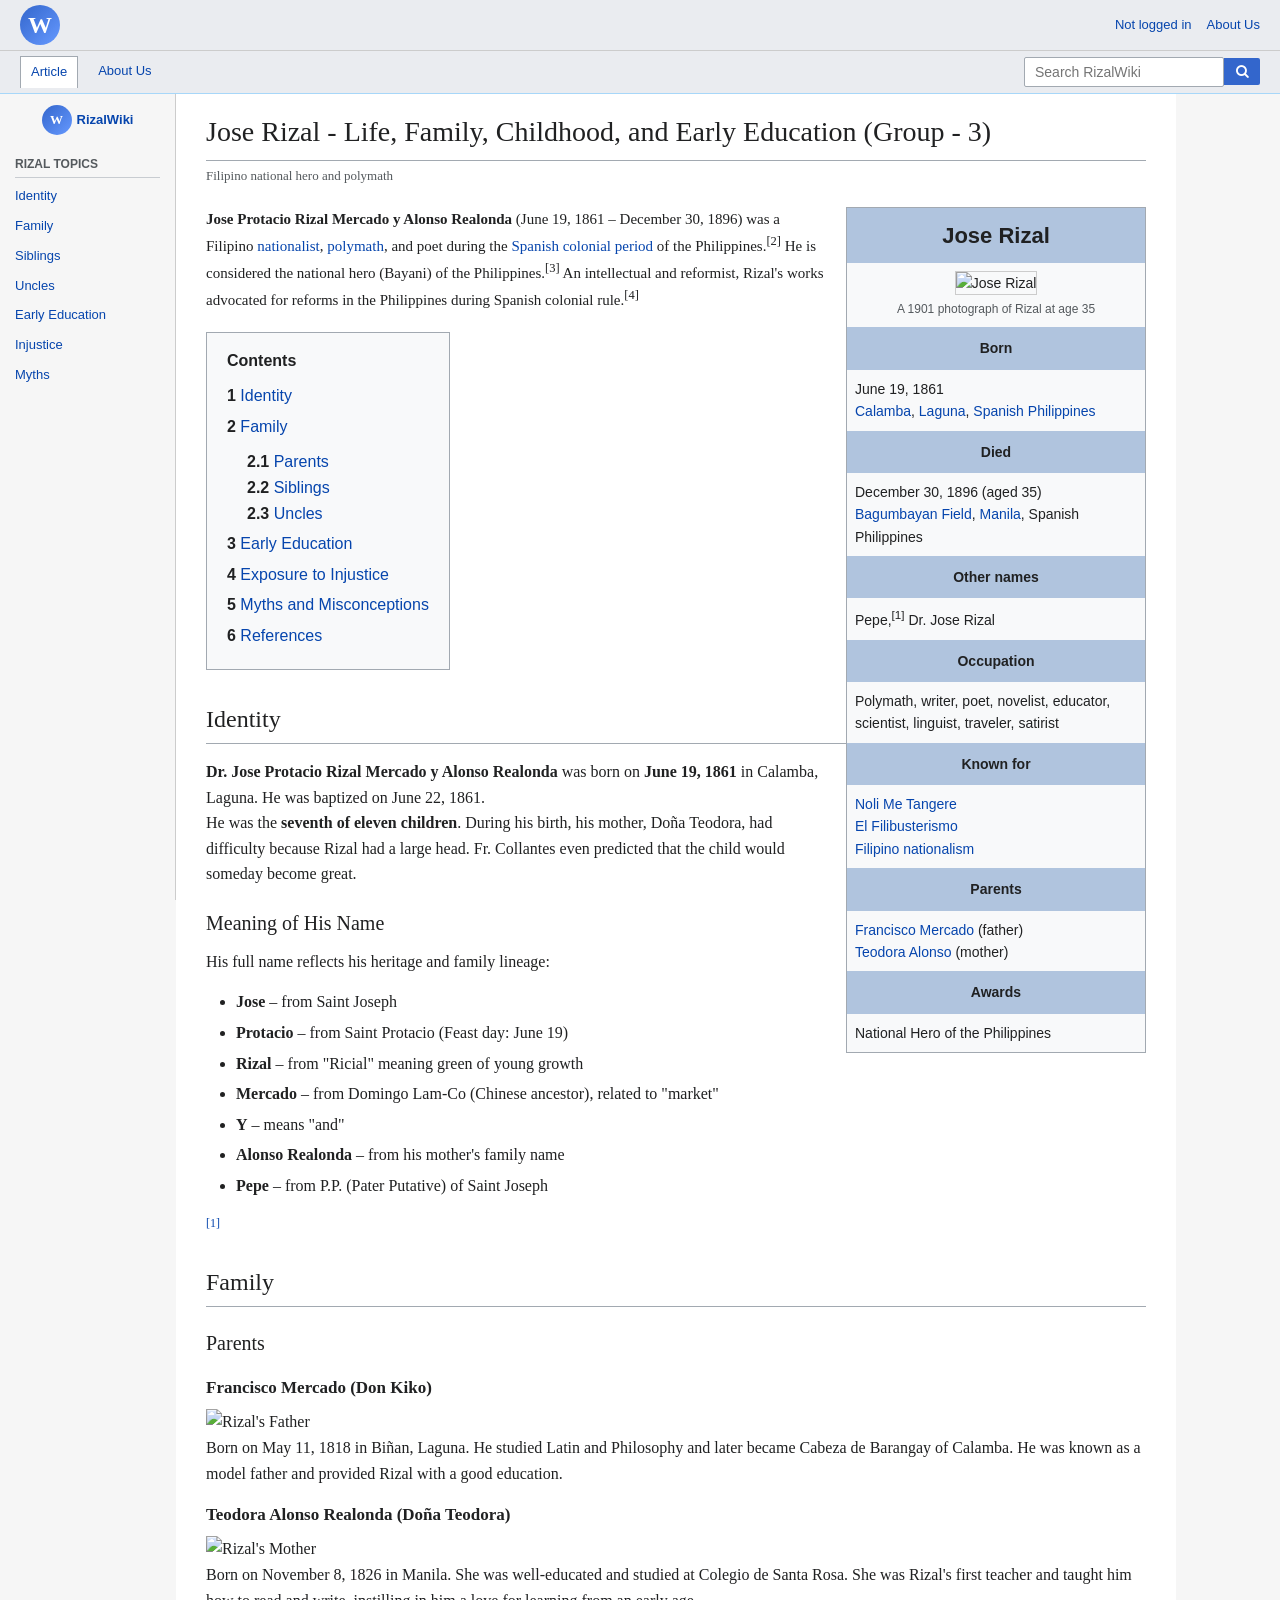
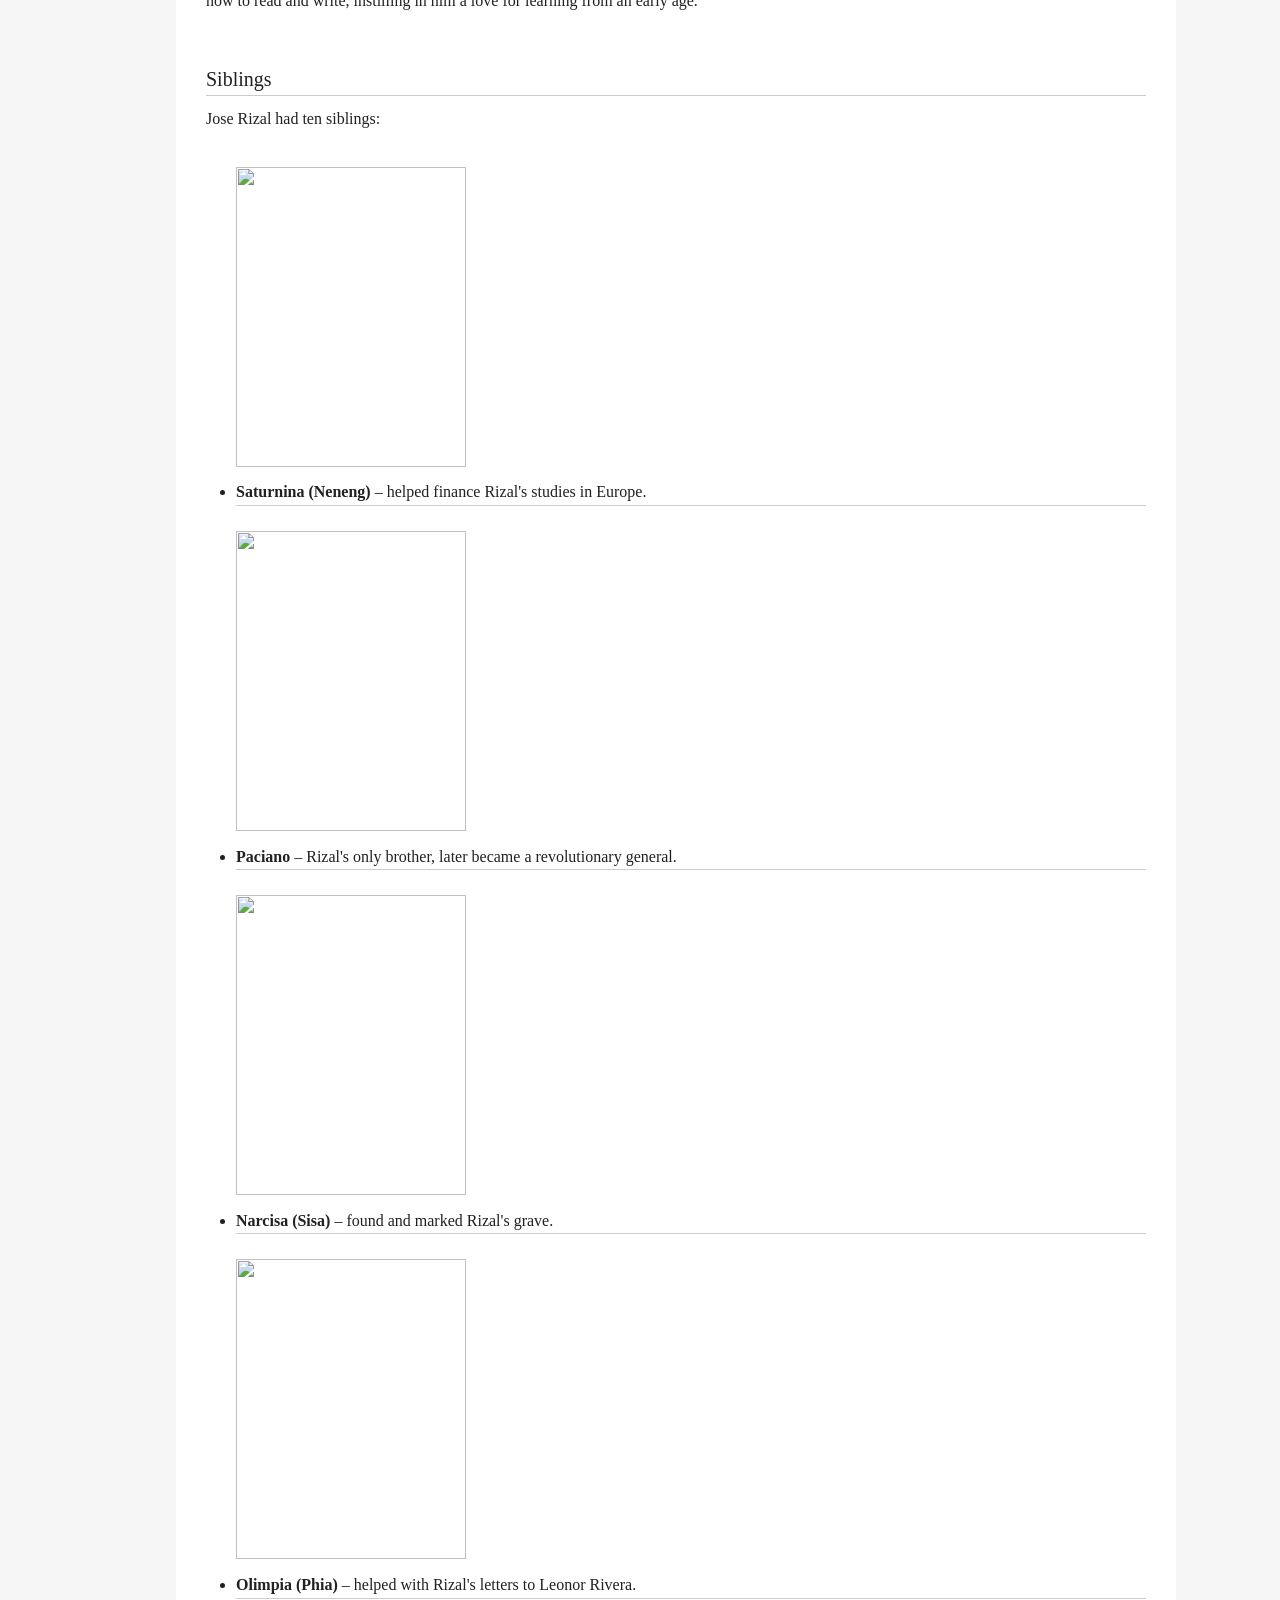
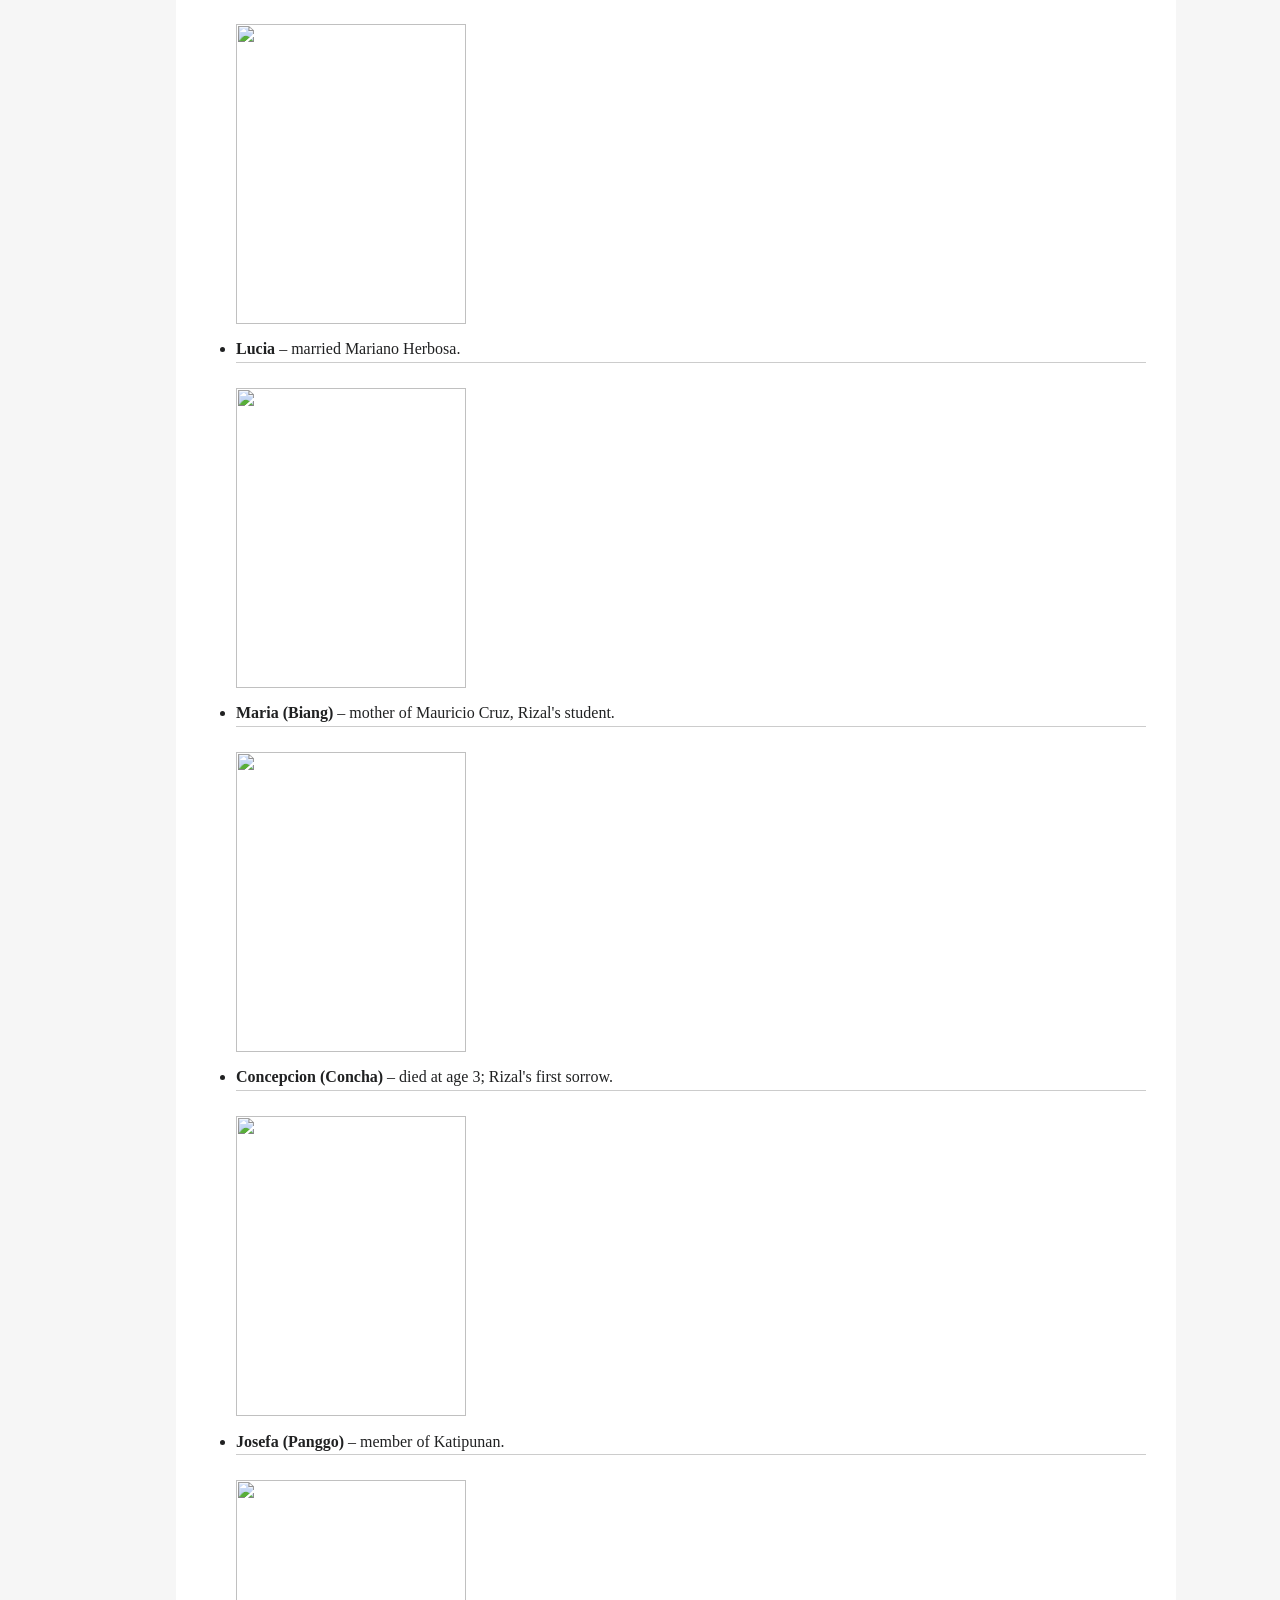
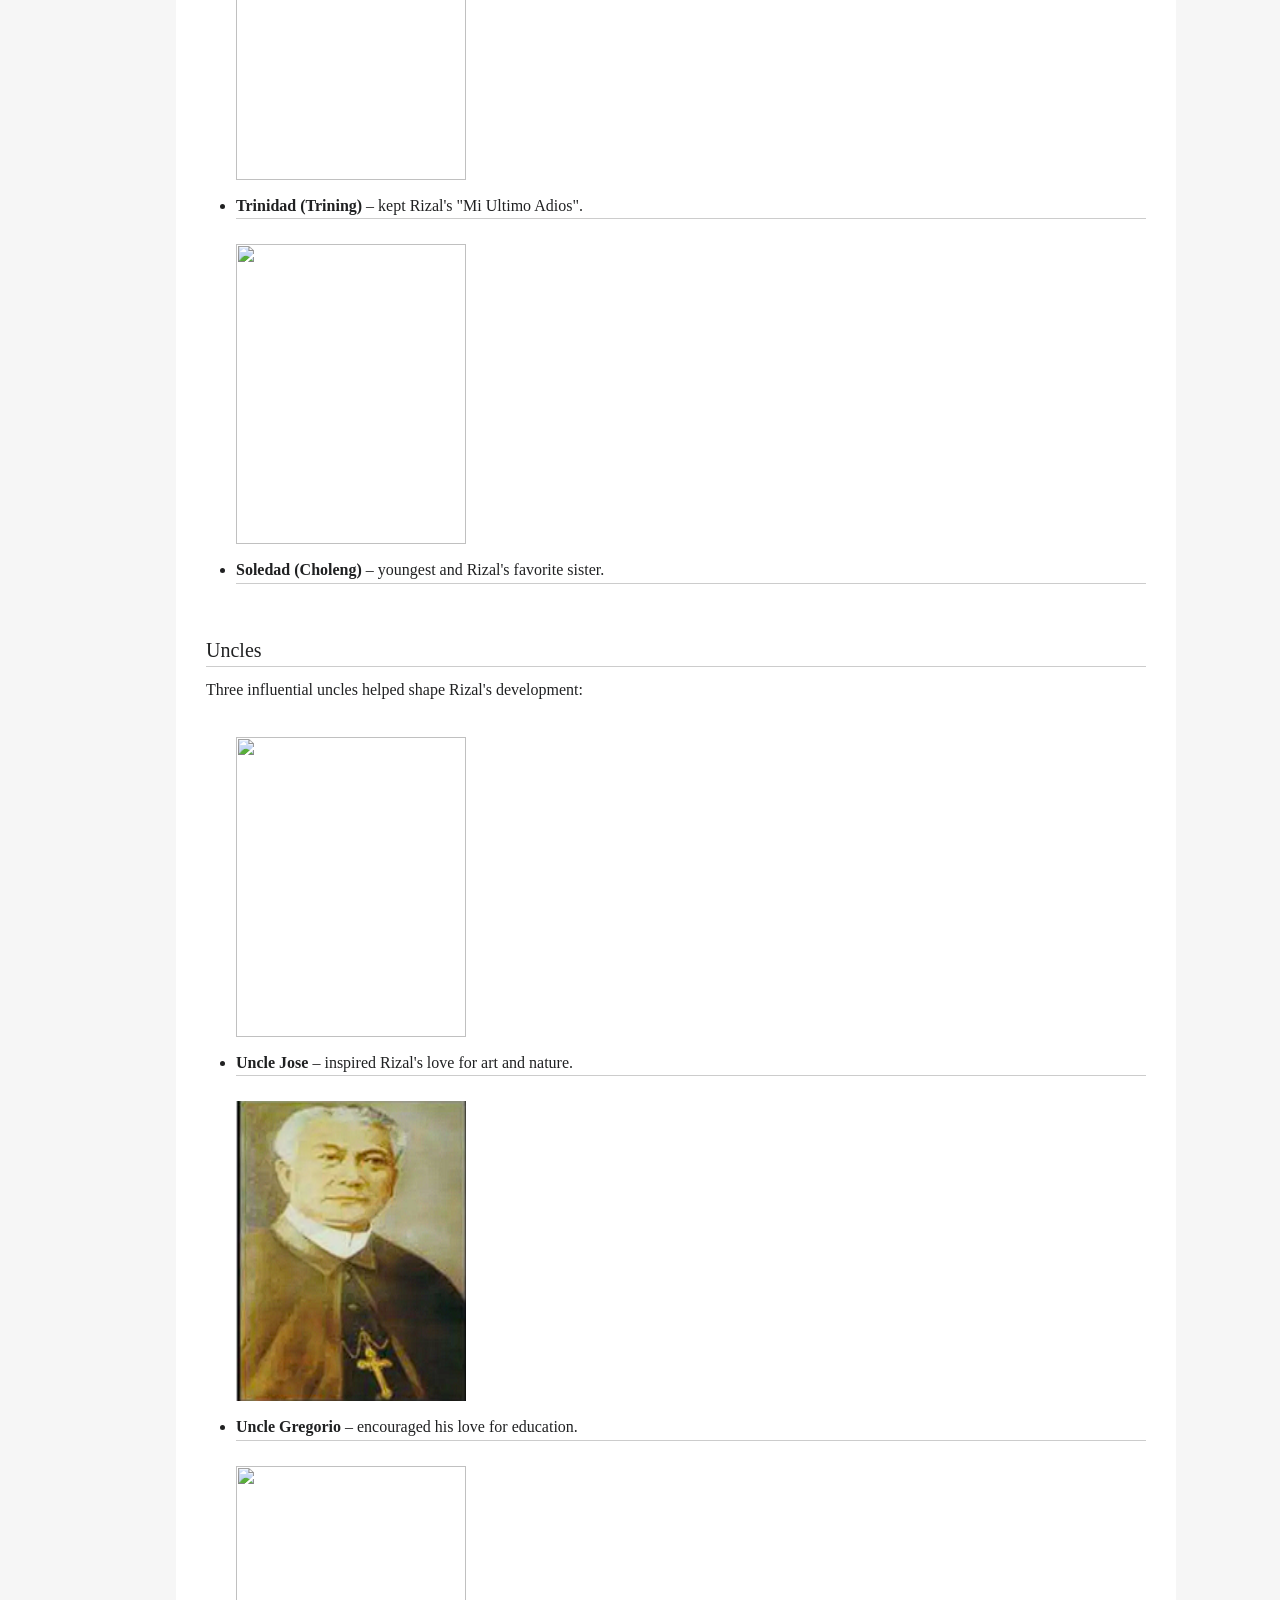
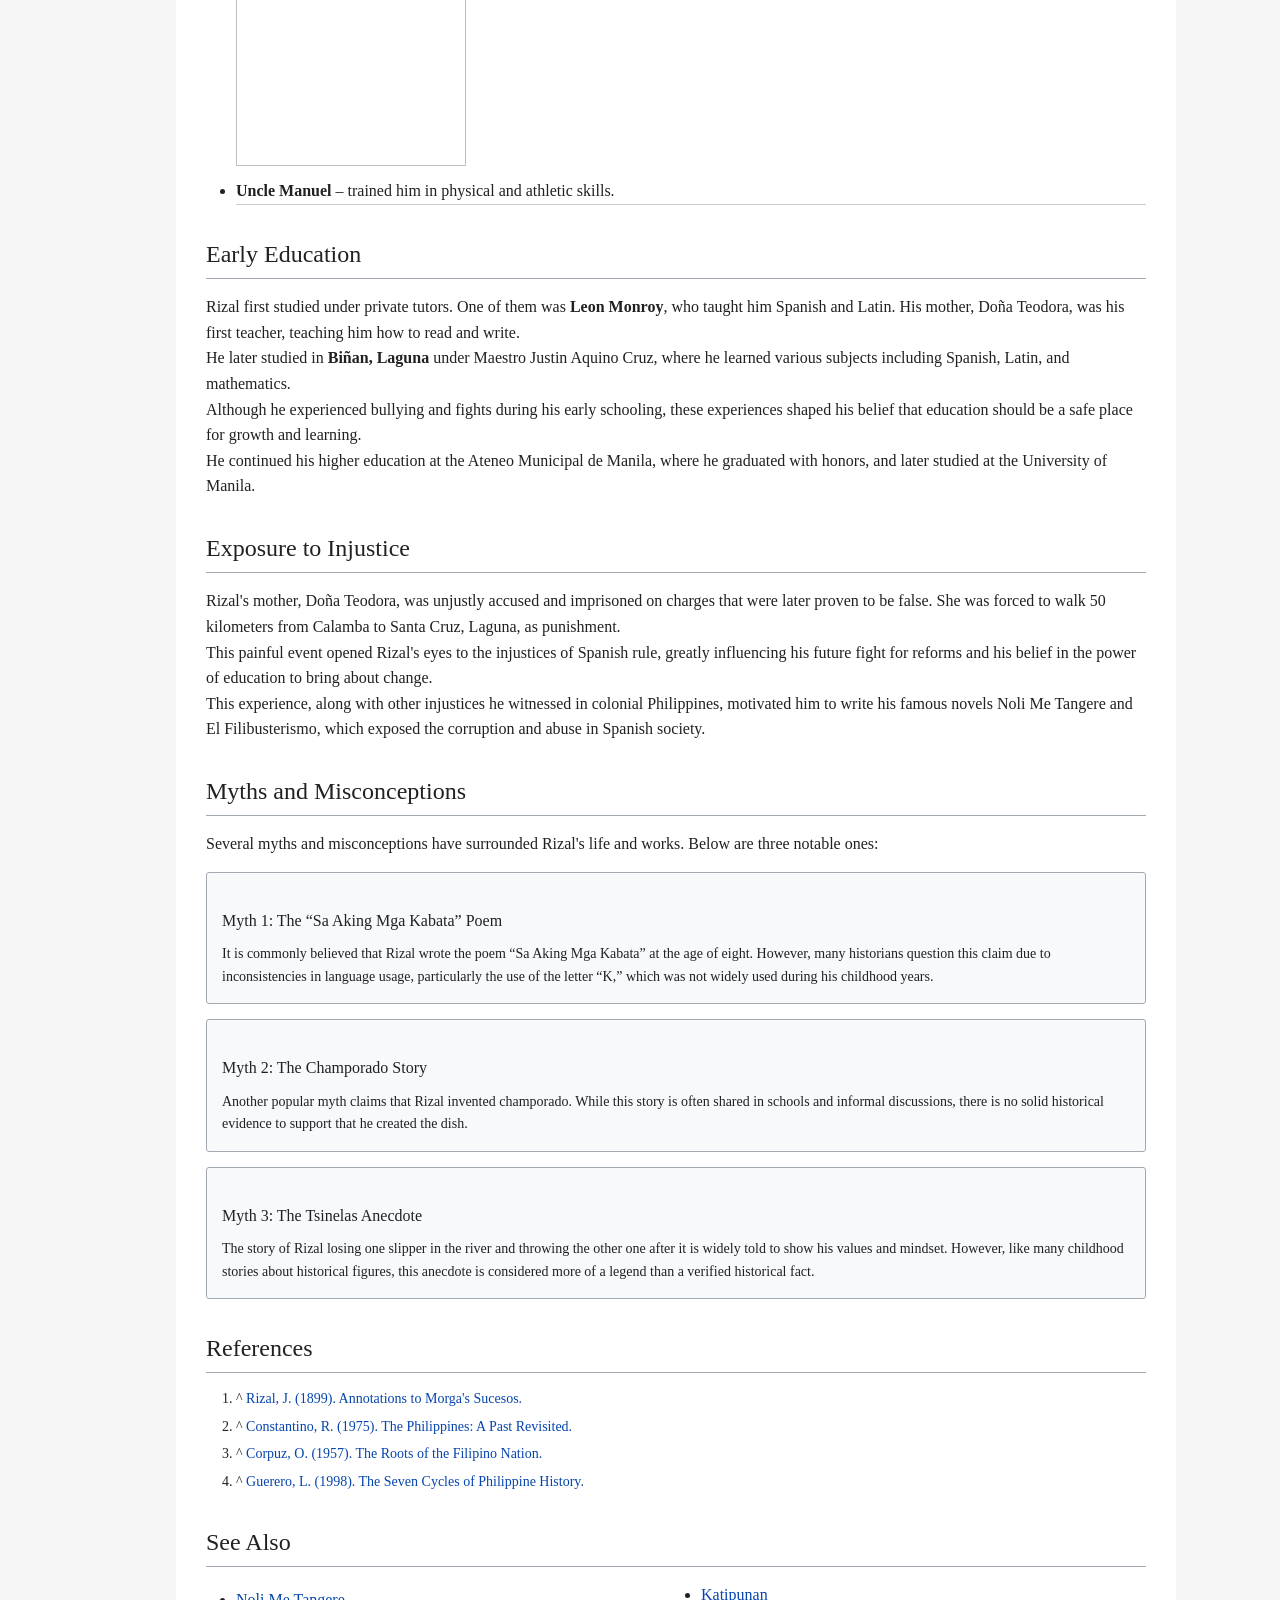
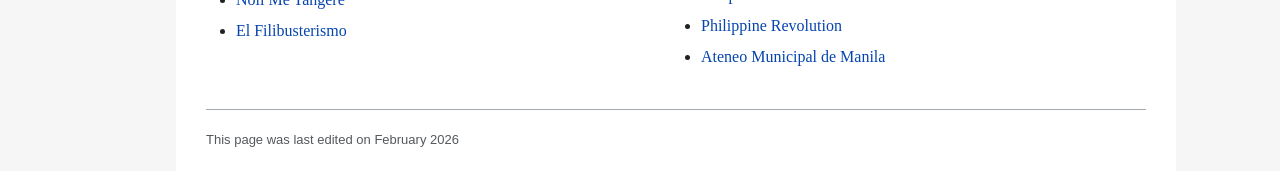
==== index.html @ 7c0e281d "index update renamed" ====
<!DOCTYPE html>
<html lang="en">
<head>
  <meta charset="UTF-8">
  <meta name="viewport" content="width=device-width, initial-scale=1.0">
  <link rel="stylesheet" href="main.css">
  <link rel="stylesheet" href="https://cdnjs.cloudflare.com/ajax/libs/font-awesome/4.7.0/css/font-awesome.min.css">
  <link rel="icon" type="image/x-icon" href="logo.png">
  <title>RizalWiki</title>
</head>
<body>
  <!-- Wikipedia Header -->
  <header class="wikipedia-header">
    <div class="header-top">
      <div class="wikipedia-logo">
        <span>W</span>
      </div>
      <div class="header-links">
        <a href="#">Not logged in</a>
        <a href="members.html" id="members-toggle">About Us</a>
      </div>
    </div>
    <div class="header-bottom">
      <div class="header-namespaces">
        <a href="#" class="active">Article</a>
        <a href="members.html">About Us</a>
      </div>
      <!-- <div class="header-actions">
        <a href="#">Read</a>
        <a href="#">Edit</a>
        <a href="#">View history</a>
      </div> -->
      <div class="search-container">
        <input type="text" placeholder="Search RizalWiki" id="searchInput">
        <button id="searchButton"><i class="fa fa-search"></i></button>
      </div>
    </div>
  </header>

  <!-- Sidebar Toggle Button (Mobile) -->
  <button class="sidebar-toggle" id="sidebarToggle">
    <i class="fa fa-bars"></i>
  </button>

  <!-- Main Container -->
  <div class="wikipedia-container">
    <!-- Left Sidebar -->
    <aside class="wikipedia-sidebar" id="sidebar">
      <div class="sidebar-logo">
        <a href="#">
          <span class="wiki-logo">W</span>
          <span class="wiki-text">RizalWiki</span>
        </a>
      </div>
      
      <nav class="sidebar-nav">
        <!-- <div class="nav-section">
          <h3>Main</h3>
          <ul>
            <li><a href="#">Main page</a></li>
            <li><a href="#">Contents</a></li>
            <li><a href="#">Current events</a></li>
            <li><a href="#">Random article</a></li>
            <li><a href="#">About Wikipedia</a></li>
            <li><a href="#">Contact us</a></li>
            <li><a href="#">Donate</a></li>
          </ul>
        </div> -->
        
        <!-- <div class="nav-section">
          <h3>Contribute</h3>
          <ul>
            <li><a href="#">Help</a></li>
            <li><a href="#">Learn to edit</a></li>
            <li><a href="#">Community portal</a></li>
            <li><a href="#">Recent changes</a></li>
            <li><a href="#">Upload file</a></li>
          </ul>
        </div> -->
        
        <div class="nav-section">
          <h3>Rizal Topics</h3>
          <ul>
            <li><a href="#identity">Identity</a></li>
            <li><a href="#family">Family</a></li>
            <li><a href="#siblings">Siblings</a></li>
            <li><a href="#uncles">Uncles</a></li>
            <li><a href="#education">Early Education</a></li>
            <li><a href="#injustice">Injustice</a></li>
            <li><a href="#myths">Myths</a></li>
          </ul>
        </div>
      </nav>
    </aside>

    <!-- Main Content -->
    <main class="wikipedia-content" id="wikipedia-content">
      <!-- Article Title -->
      <h1 class="article-title">Jose Rizal - Life, Family, Childhood, and Early Education (Group - 3)</h1>
      
      <div class="article-subtitle">Filipino national hero and polymath</div>

      <!-- Infobox -->
      <table class="infobox">
        <tr>
          <th colspan="2" class="infobox-header">Jose Rizal</th>
        </tr>
        <tr>
          <td colspan="2" class="infobox-image">
            <img src="https://upload.wikimedia.org/wikipedia/commons/c/c9/Jose_Rizal_full.jpg" alt="Jose Rizal">
            <div class="image-caption">A 1901 photograph of Rizal at age 35</div>
          </td>
        </tr>
        <tr>
          <th colspan="2" class="infobox-subheader">Born</th>
        </tr>
        <tr>
          <td colspan="2">
            June 19, 1861<br>
            <a href="https://en.wikipedia.org/wiki/Rizal_Shrine_(Calamba)" target="_blank">Calamba</a>, <a href="https://en.wikipedia.org/wiki/Rizal_Shrine_(Calamba)" target="_blank">Laguna</a>, <a href="https://en.wikipedia.org/wiki/History_of_the_Philippines_(1565%E2%80%931898)#Spanish_colonization" target="_blank">Spanish Philippines</a>
          </td>
        </tr>
        <tr>
          <th colspan="2" class="infobox-subheader">Died</th>
        </tr>
        <tr>
          <td colspan="2">
            December 30, 1896 (aged 35)<br>
            <a href="https://en.wikipedia.org/wiki/Rizal_Park" target="_blank">Bagumbayan Field</a>, <a href="https://en.wikipedia.org/wiki/Rizal_Park" target="_blank">Manila</a>, Spanish Philippines
          </td>
        </tr>
        <tr>
          <th colspan="2" class="infobox-subheader">Other names</th>
        </tr>
        <tr>
          <td colspan="2">Pepe,<sup>[1]</sup> Dr. Jose Rizal</td>
        </tr>
        <tr>
          <th colspan="2" class="infobox-subheader">Occupation</th>
        </tr>
        <tr>
          <td colspan="2">Polymath, writer, poet, novelist, educator, scientist, linguist, traveler, satirist</td>
        </tr>
        <tr>
          <th colspan="2" class="infobox-subheader">Known for</th>
        </tr>
        <tr>
          <td colspan="2">
            <a href="https://noli-me-tangere.fandom.com/wiki/Noli_Me_Tangere_Wiki" target="_blank">Noli Me Tangere</a><br>
            <a href="https://en.wikipedia.org/wiki/El_filibusterismo" target="_blank">El Filibusterismo</a><br>
            <a href="https://en.wikipedia.org/wiki/Filipino_nationalism" target="_blank">Filipino nationalism</a>
          </td>
        </tr>
        <tr>
          <th colspan="2" class="infobox-subheader">Parents</th>
        </tr>
        <tr>
          <td colspan="2">
            <a href="https://en.wikipedia.org/wiki/Francisco_Rizal_Mercado" target="_blank">Francisco Mercado</a> (father)<br>
            <a href="https://en.wikipedia.org/wiki/Teodora_Alonso_Realonda" target="_blank">Teodora Alonso</a> (mother)
          </td>
        </tr>
        <tr>
          <th colspan="2" class="infobox-subheader">Awards</th>
        </tr>
        <tr>
          <td colspan="2">National Hero of the Philippines</td>
        </tr>
      </table>

      <!-- Lead Paragraph -->
      <p class="lead">
        <strong>Jose Protacio Rizal Mercado y Alonso Realonda</strong> (June 19, 1861 – December 30, 1896) was a Filipino <a target="_blank" href="https://en.wikipedia.org/wiki/Nationalism">nationalist</a>, <a target="_blank" href="https://en.wikipedia.org/wiki/Polymath">polymath</a>, and poet during the <a target="_blank" href="https://en.wikipedia.org/wiki/History_of_the_Philippines_(1565%E2%80%931898)#Background">Spanish colonial period</a> of the Philippines.<sup>[2]</sup> He is considered the national hero (Bayani) of the Philippines.<sup>[3]</sup> An intellectual and reformist, Rizal's works advocated for reforms in the Philippines during Spanish colonial rule.<sup>[4]</sup>
      </p>

      <!-- Table of Contents -->
      <div class="toc">
        <h2>Contents</h2>
        <ul>
          <li><a href="#identity"><span class="toc-number">1</span> Identity</a></li>
          <li><a href="#family"><span class="toc-number">2</span> Family</a>
            <ul>
              <li><a href="#parents"><span class="toc-number">2.1</span> Parents</a></li>
              <li><a href="#siblings"><span class="toc-number">2.2</span> Siblings</a></li>
              <li><a href="#uncles"><span class="toc-number">2.3</span> Uncles</a></li>
            </ul>
          </li>
          <li><a href="#education"><span class="toc-number">3</span> Early Education</a></li>
          <li><a href="#injustice"><span class="toc-number">4</span> Exposure to Injustice</a></li>
          <li><a href="#myths"><span class="toc-number">5</span> Myths and Misconceptions</a></li>
          <li><a href="#references"><span class="toc-number">6</span> References</a></li>
        </ul>
      </div>

      <!-- Identity Section -->
      <section id="identity">
        <h2>Identity</h2>
        
        <p>
          <strong>Dr. Jose Protacio Rizal Mercado y Alonso Realonda</strong> 
          was born on <strong>June 19, 1861</strong> in Calamba, Laguna. 
          He was baptized on June 22, 1861.
        </p>
        
        <p>
          He was the <strong>seventh of eleven children</strong>. During his birth, 
          his mother, Doña Teodora, had difficulty because Rizal had a large head. 
          Fr. Collantes even predicted that the child would someday become great.
        </p>
        
        <h3>Meaning of His Name</h3>
        <p>His full name reflects his heritage and family lineage:</p>
        <ul class="name-meaning">
          <li><strong>Jose</strong> – from Saint Joseph</li>
          <li><strong>Protacio</strong> – from Saint Protacio (Feast day: June 19)</li>
          <li><strong>Rizal</strong> – from "Ricial" meaning green of young growth</li>
          <li><strong>Mercado</strong> – from Domingo Lam-Co (Chinese ancestor), related to "market"</li>
          <li><strong>Y</strong> – means "and"</li>
          <li><strong>Alonso Realonda</strong> – from his mother's family name</li>
          <li><strong>Pepe</strong> – from P.P. (Pater Putative) of Saint Joseph</li>
        </ul>
        
        <div class="citation">[1]</div>
      </section>

      <!-- Family Section -->
      <section id="family">
        <h2>Family</h2>
        
        <section id="parents">
          <h3>Parents</h3>
          
          <h4>Francisco Mercado (Don Kiko)</h4>
          <img src="https://upload.wikimedia.org/wikipedia/commons/thumb/4/4e/Francisco_r_mercado.jpg/250px-Francisco_r_mercado.jpg" alt="Rizal's Father">
          <p>
            Born on May 11, 1818 in Biñan, Laguna. 
            He studied Latin and Philosophy and later became 
            Cabeza de Barangay of Calamba. 
            He was known as a model father and provided Rizal with a good education.
          </p>
        
          
          <h4>Teodora Alonso Realonda (Doña Teodora)</h4>
          <img src="https://upload.wikimedia.org/wikipedia/commons/thumb/2/23/Theodora_alonzo_quintos.jpg/250px-Theodora_alonzo_quintos.jpg" alt="Rizal's Mother">
          <p>
            Born on November 8, 1826 in Manila. 
            She was well-educated and studied at Colegio de Santa Rosa.
            She was Rizal's first teacher and taught him how to read and write,
            instilling in him a love for learning from an early age.
          </p>
        </section>
        

        <style>
          #siblings {
            margin-top: 50px;
          }
          #siblings h3 {
              border-bottom: 1px solid #ccc;
            }
          .siblings-list li{
            border-bottom: 1px solid #ccc;
           
            }
          .siblings-list img {
              height: 300px;
              width: 230px;
              margin-top: 20px;
            }
        </style>

        <section id="siblings">
          <h3>Siblings</h3>
          <p>Jose Rizal had ten siblings:</p>
          
          

          <ul class="siblings-list">
            <img src="https://upload.wikimedia.org/wikipedia/commons/7/78/Saturnina_mercado.jpg" alt="">
            <li><strong>Saturnina (Neneng)</strong> – helped finance Rizal's studies in Europe.</li>

            <img src="https://fmapulse.com/wp-content/uploads/2009/11/FilipinoWrestling.jpg" alt="">
            <li><strong>Paciano</strong> – Rizal's only brother, later became a revolutionary general.</li>

            <img src="https://tse1.mm.bing.net/th/id/OIP.VrfNFhoPezAfjXI-No0IdgAAAA?cb=defcachec2&w=216&h=288&rs=1&pid=ImgDetMain&o=7&rm=3" alt="">
            <li><strong>Narcisa (Sisa)</strong> – found and marked Rizal's grave.</li>

            <img src="https://th.bing.com/th/id/R.ad7e1e1cfe88a3abf8514a5bbbc0c3ab?rik=18uMSJEFbRcaJg&riu=http%3a%2f%2fwww.knightsofrizal.be%2fimages%2ffamily%2f04-olimpia.jpg&ehk=DMfbzmQdyMv0Co3NMe76PYqWhi1FcEHlAIJnjAA7IvA%3d&risl=&pid=ImgRaw&r=0" alt="">
            <li><strong>Olimpia (Phia)</strong> – helped with Rizal's letters to Leonor Rivera.</li>

            <img src="https://philippinefolklifemuseum.org/wp-content/uploads/Rizal-Family-02-Sister-Lucia-150x150.jpg" alt="">
            <li><strong>Lucia</strong> – married Mariano Herbosa.</li>

            <img src="https://ourhappyschool.com/sites/default/files/maria.jpg" alt="">
            <li><strong>Maria (Biang)</strong> – mother of Mauricio Cruz, Rizal's student.</li>

            <img src="https://i.pinimg.com/236x/d5/5d/71/d55d713c8004b203d144c73e735e48ac--fun-facts-philippines.jpg?nii=t" alt="">
            <li><strong>Concepcion (Concha)</strong> – died at age 3; Rizal's first sorrow.</li>

            <img src="https://ourhappyschool.com/sites/default/files/josefa.jpg" alt="">
            <li><strong>Josefa (Panggo)</strong> – member of Katipunan.</li>

            <img src="https://upload.wikimedia.org/wikipedia/commons/9/9d/Do%C3%B1a_Trinidad_Rizal-_Jose_Rizal_sister.jpeg" alt="">
            <li><strong>Trinidad (Trining)</strong> – kept Rizal's "Mi Ultimo Adios".</li>

            <img src="https://th.bing.com/th/id/R.83057053d25c67da14332aa79cd789b1?rik=dZPeH6lKlYbpgg&riu=http%3a%2f%2f12935964.weebly.com%2fuploads%2f3%2f0%2f8%2f4%2f30846933%2f709699124.JPG&ehk=ELYMpv4XnIJvVfcF0x6ilojdzFfkZByOEKYBgatP7XE%3d&risl=&pid=ImgRaw&r=0" alt="">
            <li><strong>Soledad (Choleng)</strong> – youngest and Rizal's favorite sister.</li>

          </ul>
        </section>
        

        <style>
             #uncles {
            margin-top: 50px;
             }
          #uncles h3 {
            border-bottom: 1px solid #ccc;
          }
          .uncles-list li {
            border-bottom: 1px solid #ccc;
          }
          
          .uncles-list img {
            height: 300px;
            width: 230px;
            margin-top: 20px;
          }
        </style>
        <section id="uncles">
          <h3>Uncles</h3>
          <p>Three influential uncles helped shape Rizal's development:</p>
          
          <ul class="uncles-list">
            <img src="https://www.gutenberg.org/files/48438/48438-h/images/p038.jpg" alt="">
            <li><strong>Uncle Jose</strong> – inspired Rizal's love for art and nature.</li>

            <img src="gregorio.png" alt="">
            <li><strong>Uncle Gregorio</strong> – encouraged his love for education.</li>

            <img src="https://th.bing.com/th/id/OIP.7S_cdjpuL8D6SvzOUveExAHaHa?o=7&cb=defcachec2rm=3&rs=1&pid=ImgDetMain&o=7&rm=3" alt="">
            <li><strong>Uncle Manuel</strong> – trained him in physical and athletic skills.</li>
          </ul>
        </section>
      </section>

      <!-- Education Section -->
      <section id="education">
        <h2>Early Education</h2>
        
        <p>
          Rizal first studied under private tutors. One of them was 
          <strong>Leon Monroy</strong>, who taught him Spanish and Latin.
          His mother, Doña Teodora, was his first teacher, teaching him how to read and write.
        </p>
        
        <p>
          He later studied in <strong>Biñan, Laguna</strong> under 
          Maestro Justin Aquino Cruz, where he learned various subjects including
          Spanish, Latin, and mathematics.
        </p>
        
        <p>
          Although he experienced bullying and fights during his early schooling,
          these experiences shaped his belief that education should be 
          a safe place for growth and learning.
        </p>
        
        <p>
          He continued his higher education at the Ateneo Municipal de Manila,
          where he graduated with honors, and later studied at the University of Manila.
        </p>
      </section>

      <!-- Injustice Section -->
      <section id="injustice">
        <h2>Exposure to Injustice</h2>
        
        <p>
          Rizal's mother, Doña Teodora, was unjustly accused and imprisoned
          on charges that were later proven to be false. She was forced to walk
          50 kilometers from Calamba to Santa Cruz, Laguna, as punishment.
        </p>
        
        <p>
          This painful event opened Rizal's eyes to the injustices of Spanish rule,
          greatly influencing his future fight for reforms and his belief in
          the power of education to bring about change.
        </p>
        
        <p>
          This experience, along with other injustices he witnessed in colonial
          Philippines, motivated him to write his famous novels Noli Me Tangere
          and El Filibusterismo, which exposed the corruption and abuse in Spanish society.
        </p>
      </section>

      <!-- Myths Section -->
      <section id="myths">
        <h2>Myths and Misconceptions</h2>
        
        <p>
          Several myths and misconceptions have surrounded Rizal's life and works.
          Below are three notable ones:
        </p>

        <div class="myth-card">
          <h3>Myth 1: The “Sa Aking Mga Kabata” Poem</h3>
          <p>
            It is commonly believed that Rizal wrote the poem “Sa Aking Mga Kabata” at the age of eight. 
            However, many historians question this claim due to inconsistencies in language usage, 
            particularly the use of the letter “K,” which was not widely used during his childhood years.
          </p>
        </div>

        <div class="myth-card">
          <h3>Myth 2: The Champorado Story</h3>
          <p>
            Another popular myth claims that Rizal invented champorado. 
            While this story is often shared in schools and informal discussions, 
            there is no solid historical evidence to support that he created the dish.
          </p>
        </div>

        <div class="myth-card">
          <h3>Myth 3: The Tsinelas Anecdote</h3>
          <p>
            The story of Rizal losing one slipper in the river and throwing the 
            other one after it is widely told to show his values and mindset. 
            However, like many childhood stories about historical figures, 
            this anecdote is considered more of a legend than a verified historical fact.
          </p>
        </div>
      </section>

      <!-- References Section -->
      <section id="references">
        <h2>References</h2>
        <ol class="references">
          <li>^ <a href="https://sirmykel.wordpress.com/wp-content/uploads/2016/07/jose-rizal-annotations-to-morgas-sucesos.pdf" target="_blank">Rizal, J. (1899). Annotations to Morga's Sucesos.</a></li>
          <li>^ <a href="https://1library.net/document/q7kpp2kz-the-philippines-a-past-revisited-by-renato-constantino.html" target="_blank">Constantino, R. (1975). The Philippines: A Past Revisited.</a></li>
          <li>^ <a href="https://books.google.com.ph/books/about/The_Roots_of_the_Filipino_Nation.html?id=H7YuAQAAIAAJ&redir_esc=y" target="_blank">Corpuz, O. (1957). The Roots of the Filipino Nation.</a></li>
          <li> ^ <a href="https://www.scribd.com/document/275199860/Guerrero-Philippine-Society-and-Revolution" target="_blank">Guerero, L. (1998). The Seven Cycles of Philippine History.</a></li>
        </ol>
      </section>

      <!-- See Also Section -->
      <section id="see-also">
        <h2>See Also</h2>
        <ul class="see-also">
          <li><a href="https://noli-me-tangere.fandom.com/wiki/Noli_Me_Tangere_Wiki" target="_blank">Noli Me Tangere</a></li>
          <li><a href="https://en.wikipedia.org/wiki/El_filibusterismo" target="_blank">El Filibusterismo</a></li>
          <li><a href="https://en.wikipedia.org/wiki/Katipunan" target="_blank">Katipunan</a></li>
          <li><a href="https://en.wikipedia.org/wiki/Philippine_Revolution" target="_blank">Philippine Revolution</a></li>
          <li><a href="https://en.wikipedia.org/wiki/Ateneo_de_Manila_University" target="_blank">Ateneo Municipal de Manila</a></li>
        </ul>
      </section>

      <!-- Footer -->
      <footer class="article-footer">
        <p>This page was last edited on February 2026</p>
      </footer>
    </main>
  </div>

  <script src="main.js"></script>
</body>
</html>
---- main.css ----
/* Wikipedia-Style CSS for Rizal Article */

/* CSS Reset and Base */
* {
  margin: 0;
  padding: 0;
  box-sizing: border-box;
}

html {
  font-size: 16px;
}

body {
  font-family: Georgia, "Times New Roman", Times, serif;
  background-color: #f6f6f6;
  color: #202122;
  line-height: 1.6;
}

/* Wikipedia Header Styles */
.wikipedia-header {
  position: fixed;
  top: 0;
  left: 0;
  right: 0;
  background-color: #eaecf0;
  border-bottom: 1px solid #a7d7f9;
  z-index: 1000;
  font-family: sans-serif;
}

.header-top {
  display: flex;
  justify-content: space-between;
  align-items: center;
  padding: 5px 20px;
  border-bottom: 1px solid #ccc;
}

.wikipedia-logo {
  width: 40px;
  height: 40px;
  background: linear-gradient(135deg, #3366cc, #6699ff);
  border-radius: 50%;
  display: flex;
  align-items: center;
  justify-content: center;
  color: white;
  font-weight: bold;
  font-size: 24px;
}

.wikipedia-logo span {
  font-family: serif;
}

.header-links {
  display: flex;
  gap: 15px;
  font-size: 13px;
}

.header-links a {
  color: #0645ad;
  text-decoration: none;
}

.header-links a:hover {
  text-decoration: underline;
}

.header-bottom {
  display: flex;
  justify-content: space-between;
  align-items: center;
  padding: 5px 20px;
}

.header-namespaces, .header-actions {
  display: flex;
  gap: 10px;
}

.header-namespaces a, .header-actions a {
  color: #0645ad;
  text-decoration: none;
  font-size: 13px;
  padding: 5px 10px;
}

.header-namespaces a.active {
  background-color: white;
  border: 1px solid #a2a9b1;
  border-bottom: none;
}

.search-container {
  display: flex;
  align-items: center;
}

.search-container input {
  padding: 6px 10px;
  border: 1px solid #a2a9b1;
  border-radius: 2px;
  width: 200px;
  font-size: 14px;
}

.search-container button {
  padding: 6px 12px;
  background-color: #36c;
  color: white;
  border: none;
  border-radius: 0 2px 2px 0;
  cursor: pointer;
}

/* Sidebar Toggle (Mobile) */
.sidebar-toggle {
  display: none;
  position: fixed;
  top: 10px;
  left: 10px;
  z-index: 1001;
  padding: 10px;
  background-color: #36c;
  color: white;
  border: none;
  border-radius: 3px;
  cursor: pointer;
}

/* Main Container */
.wikipedia-container {
  display: flex;
  margin-top: 90px;
  max-width: 100%;
}

/* Sidebar Styles */
.wikipedia-sidebar {
  width: 176px;
  background-color: #f6f6f6;
  padding: 15px;
  font-family: sans-serif;
  font-size: 13px;
  position: fixed;
  left: 0;
  top: 90px;
  bottom: 0;
  overflow-y: auto;
  border-right: 1px solid #ccc;
}

.sidebar-logo {
  text-align: center;
  margin-bottom: 20px;
}

.sidebar-logo a {
  text-decoration: none;
  display: flex;
  align-items: center;
  justify-content: center;
  gap: 5px;
}

.wiki-logo {
  width: 30px;
  height: 30px;
  background: linear-gradient(135deg, #3366cc, #6699ff);
  border-radius: 50%;
  display: flex;
  align-items: center;
  justify-content: center;
  color: white;
  font-weight: bold;
  font-family: serif;
}

.wiki-text {
  font-weight: bold;
  color: #0645ad;
}

.sidebar-nav h3 {
  font-size: 12px;
  font-weight: bold;
  color: #54595d;
  margin: 15px 0 5px 0;
  text-transform: uppercase;
  border-bottom: 1px solid #c8ccd1;
  padding-bottom: 3px;
}

.sidebar-nav ul {
  list-style: none;
}

.sidebar-nav ul li {
  margin: 3px 0;
}

.sidebar-nav ul li a {
  color: #0645ad;
  text-decoration: none;
  display: block;
  padding: 3px 0;
}

.sidebar-nav ul li a:hover {
  text-decoration: underline;
}

/* Main Content Area */
.wikipedia-content {
  margin-left: 176px;
  padding: 20px 30px;
  background-color: white;
  min-height: 100vh;
  max-width: 1000px;
  font-family: Georgia, "Times New Roman", Times, serif;
}

/* Article Title */
.article-title {
  font-family: Georgia, serif;
  font-size: 28px;
  font-weight: normal;
  border-bottom: 1px solid #a2a9b1;
  padding-bottom: 5px;
  margin-bottom: 5px;
 
}

.article-subtitle {
  font-size: 13px;
  color: #54595d;
  margin-bottom: 20px;
}

/* Infobox Styles */
.infobox {
  float: right;
  clear: right;
  width: 300px;
  margin: 0 0 15px 15px;
  background-color: #f8f9fa;
  border: 1px solid #a2a9b1;
  padding: 5px;
  font-size: 14px;
  font-family: sans-serif;
  border-collapse: collapse;
}

.infobox th {
  background-color: #b0c4de;
  padding: 10px;
  text-align: center;
  font-weight: bold;
}

.infobox-header {
  background-color: #b0c4de !important;
  font-size: 22px;
}

.infobox-subheader {
  background-color: #dce2e8;
}

.infobox td {
  padding: 8px;
  vertical-align: top;
}

.infobox-image {
  text-align: center;
  padding: 10px;
}

.infobox-image img {
  width: 220px;
  height: auto;
  border: 1px solid #ccc;
}

.image-caption {
  font-size: 12px;
  color: #54595d;
  margin-top: 5px;
}

/* Lead Paragraph */
.lead {
  font-size: 15px;
  margin-bottom: 20px;
}

/* Links */
a {
  color: #0645ad;
  text-decoration: none;
}

a:hover {
  text-decoration: underline;
}

a:visited {
  color: #0b0080;
}

/* Table of Contents */
.toc {
  background-color: #f8f9fa;
  border: 1px solid #a2a9b1;
  display: table;
  padding: 15px 20px;
  margin: 20px 0;
  font-family: sans-serif;
}

.toc h2 {
  font-weight: bold;
  font-size: 16px;
  display: inline;
  border-bottom: none;
}

.toc ul {
  list-style: none;
  margin-top: 10px;
}

.toc > ul > li {
  margin: 5px 0;
}

.toc ul ul {
  margin-left: 20px;
}

.toc-number {
  color: #202122;
  font-weight: bold;
}

/* Section Headers */
section h2 {
  font-family: Georgia, serif;
  font-size: 24px;
  font-weight: normal;
  border-bottom: 1px solid #a2a9b1;
  padding-bottom: 5px;
  margin-top: 30px;
  margin-bottom: 15px;
}

section h3 {
  font-family: Georgia, serif;
  font-size: 20px;
  font-weight: normal;
  margin-top: 20px;
  margin-bottom: 10px;
}

section h4 {
  font-family: Georgia, serif;
  font-size: 17px;
  font-weight: bold;
  margin-top: 15px;
  margin-bottom: 8px;
}

/* Content Lists */
section ul {
  margin-left: 30px;
  margin-bottom: 15px;
}

section ul li {
  margin: 5px 0;
}

.name-meaning, .siblings-list, .uncles-list {
  margin-top: 15px;
}

/* Myth Cards */
.myth-card {
  background-color: #f8f9fa;
  border: 1px solid #a2a9b1;
  padding: 15px;
  margin: 15px 0;
  border-radius: 3px;
}

.myth-card h3 {
  font-family: Georgia, serif;
  font-size: 16px;
  color: #202122;
  margin-bottom: 10px;
}

.myth-card p {
  font-size: 14px;
  line-height: 1.6;
}

/* Citations */
.citation {
  font-size: 12px;
  vertical-align: super;
  color: #0645ad;
}

/* References */
.references {
  margin-left: 30px;
  font-size: 14px;
}

.references li {
  margin: 5px 0;
}

/* See Also */
.see-also {
  margin-left: 30px;
  column-count: 2;
  column-gap: 20px;
}

.see-also li {
  margin: 5px 0;
}

/* Article Footer */
.article-footer {
  margin-top: 40px;
  padding-top: 20px;
  border-top: 1px solid #a2a9b1;
  font-size: 13px;
  color: #54595d;
  font-family: sans-serif;
}

/* Mobile Responsiveness */
@media screen and (max-width: 768px) {
  .header-top {
    flex-direction: column;
    gap: 10px;
  }
  
  .header-links {
    flex-wrap: wrap;
    justify-content: center;
  }
  
  .header-bottom {
    flex-wrap: wrap;
    gap: 10px;
  }
  
  .search-container input {
    width: 150px;
  }
  
  .sidebar-toggle {
    display: block;
  }
  
  .wikipedia-sidebar {
    left: -250px;
    width: 250px;
    transition: left 0.3s ease;
    z-index: 1002;
  }
  
  .wikipedia-sidebar.active {
    left: 0;
  }
  
  .wikipedia-content {
    margin-left: 0;
    padding: 15px;
  }
  
  .infobox {
    float: none;
    width: 100%;
    margin: 15px 0;
  }
  
  .infobox-image img {
    width: 100%;
    max-width: 220px;
  }
  
  .see-also {
    column-count: 1;
  }
  
  .toc {
    display: block;
  }
  .article-title {
    margin-top: 70px;
  }
}

/* Smooth Scroll */
html {
  scroll-behavior: smooth;
}

/* Active TOC Link */
.toc ul li a.active {
  background-color: #eaf3ff;
  color: #202122;
}
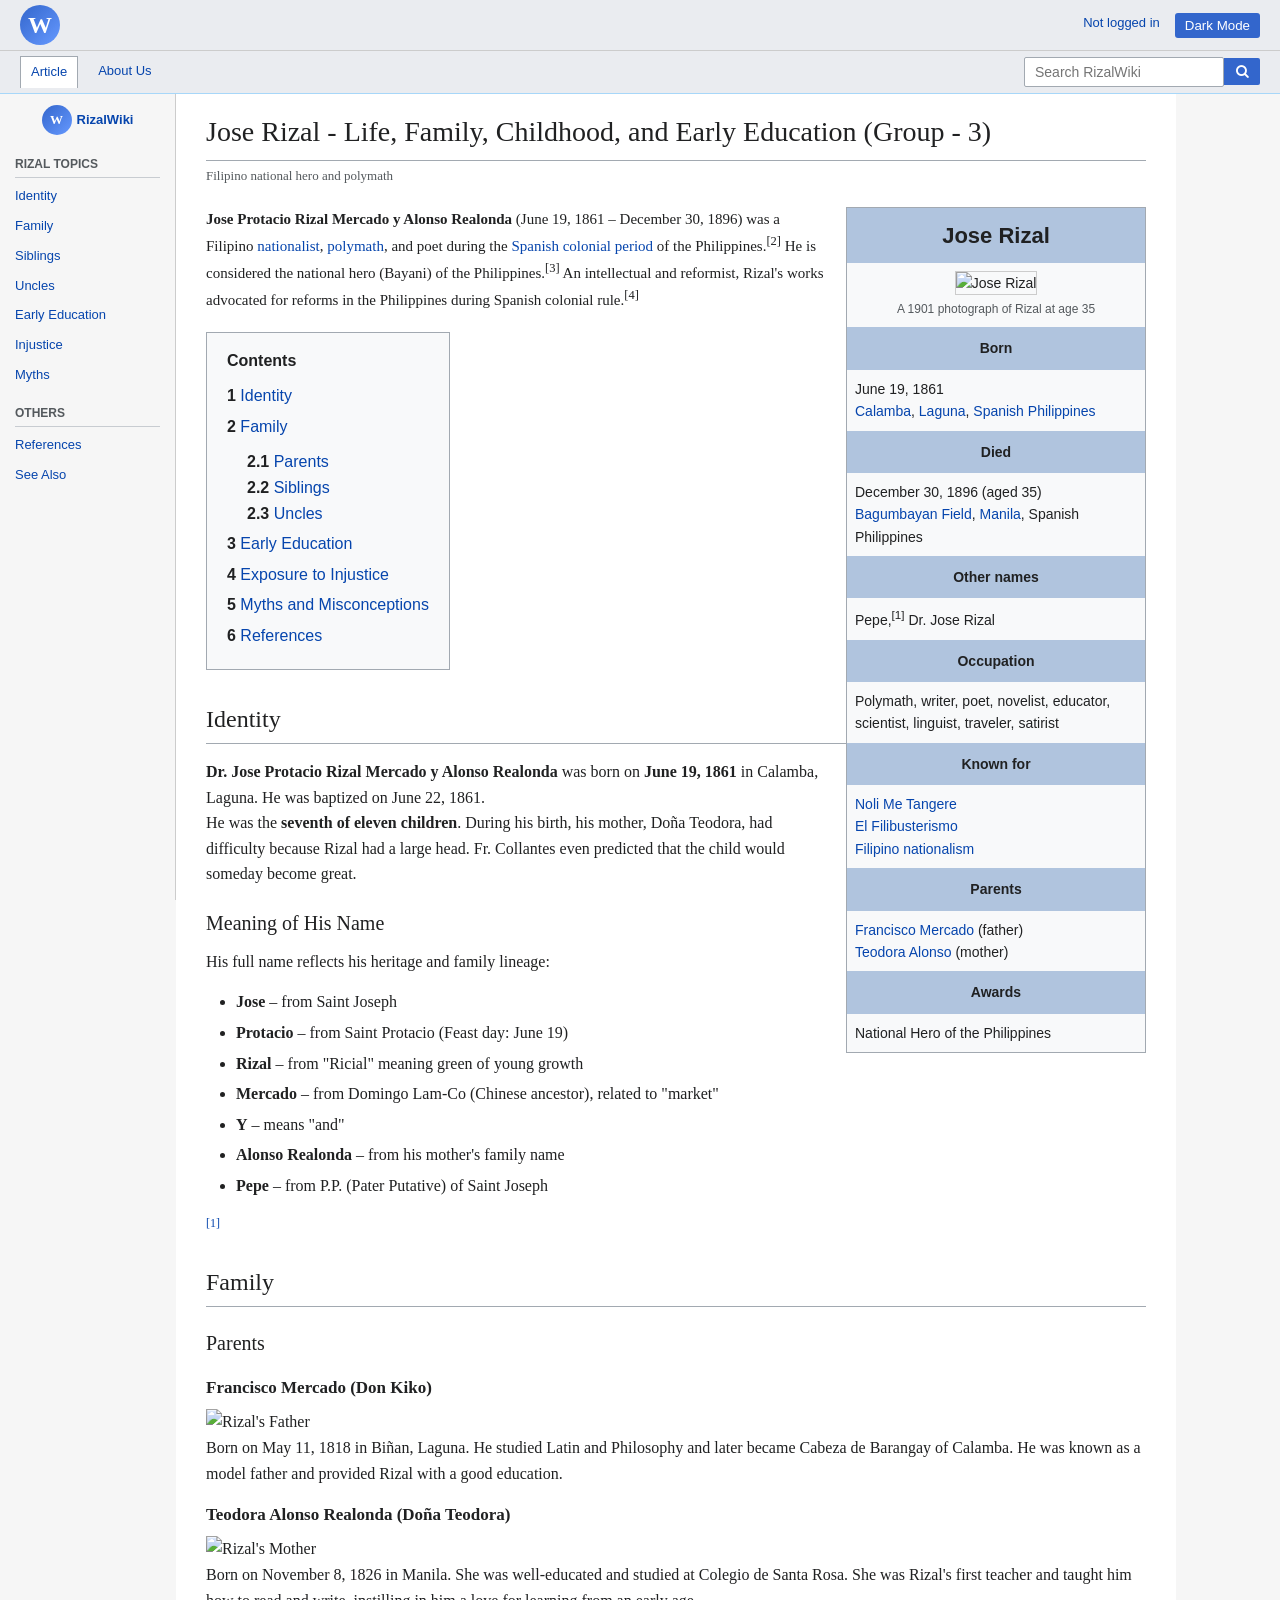
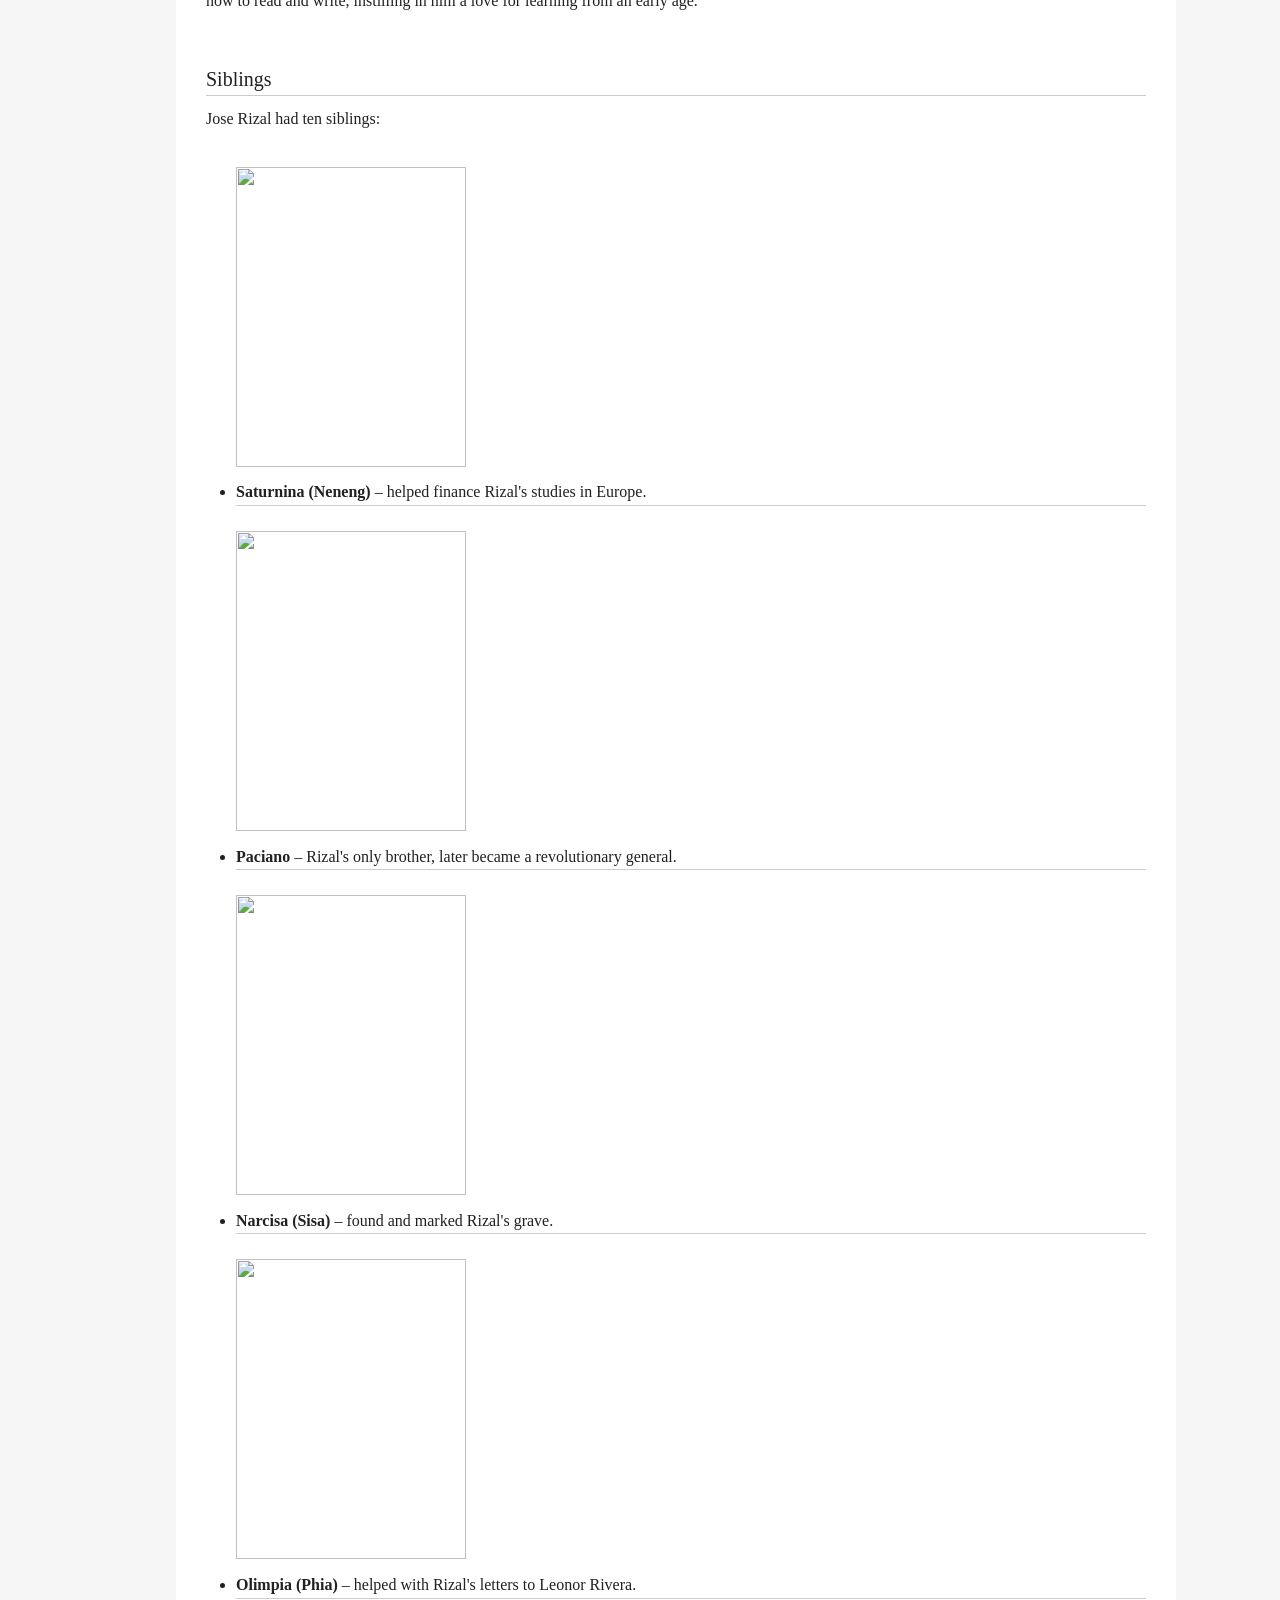
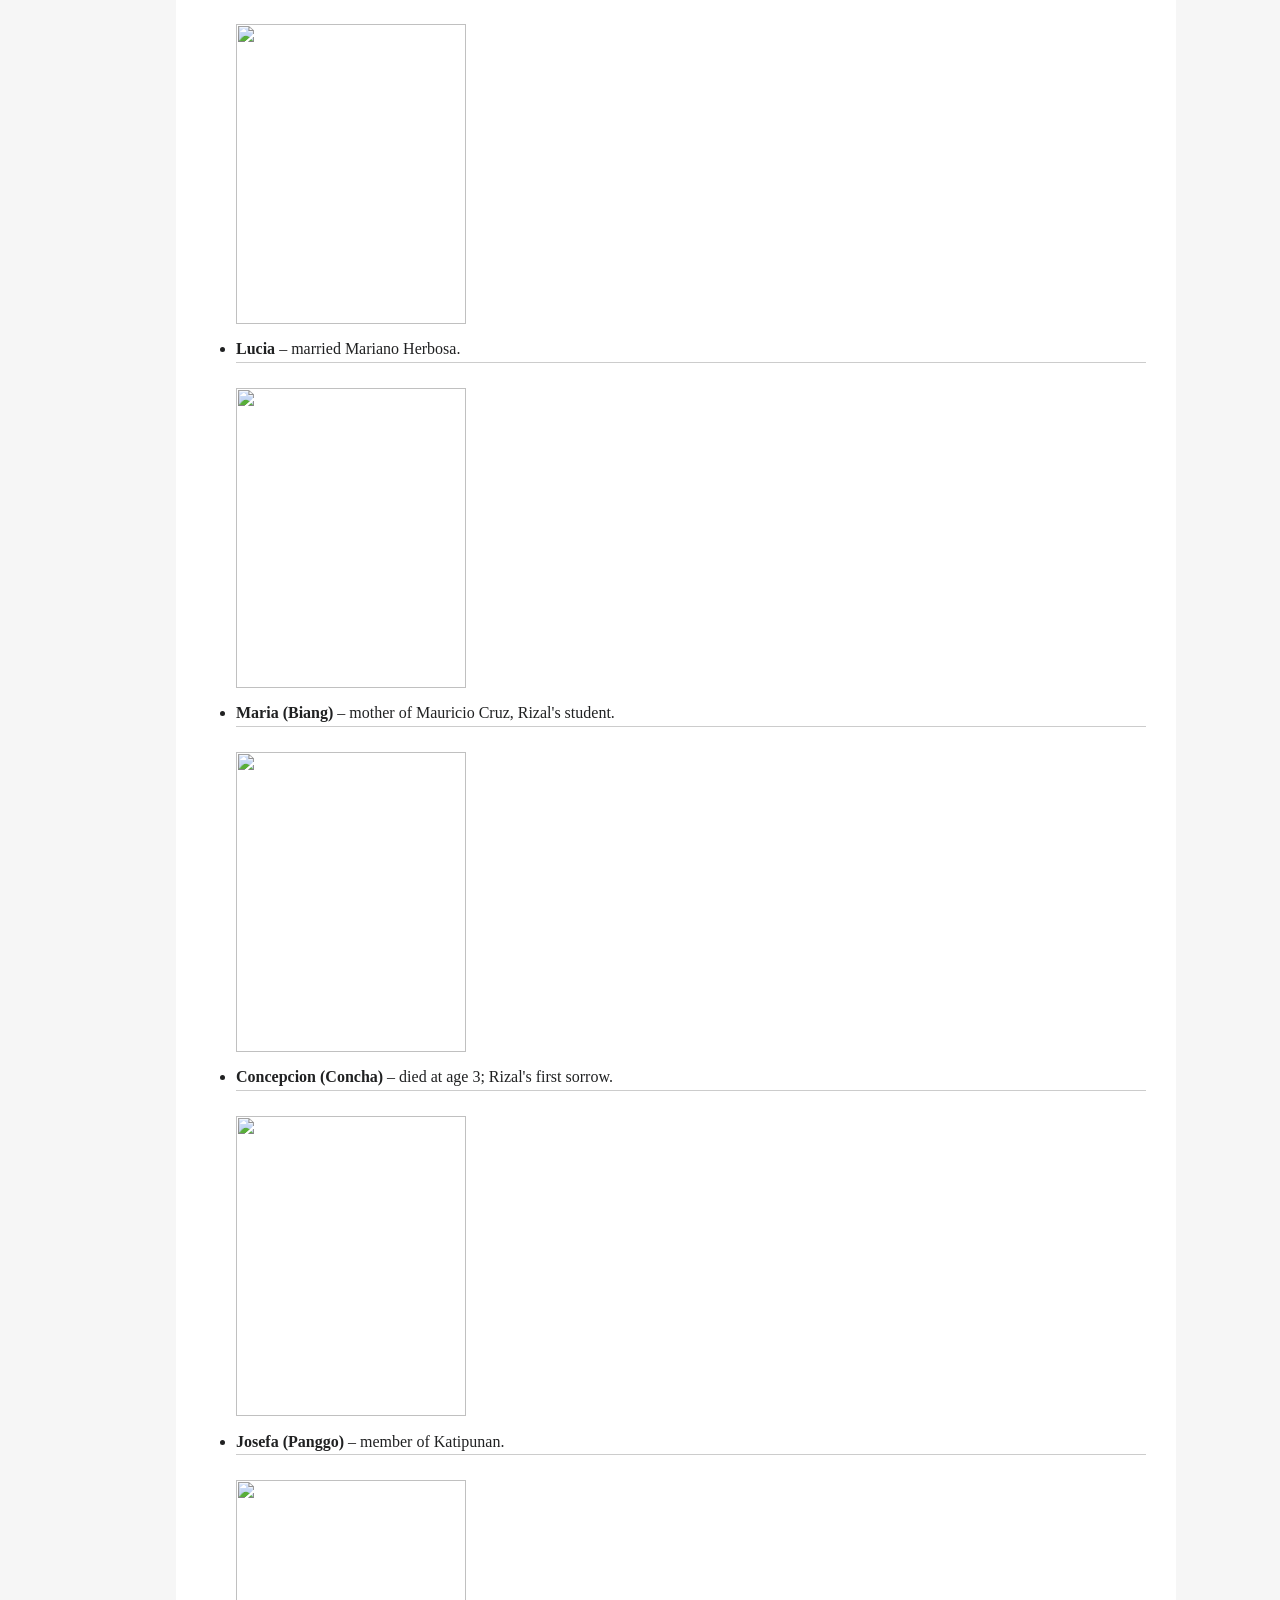
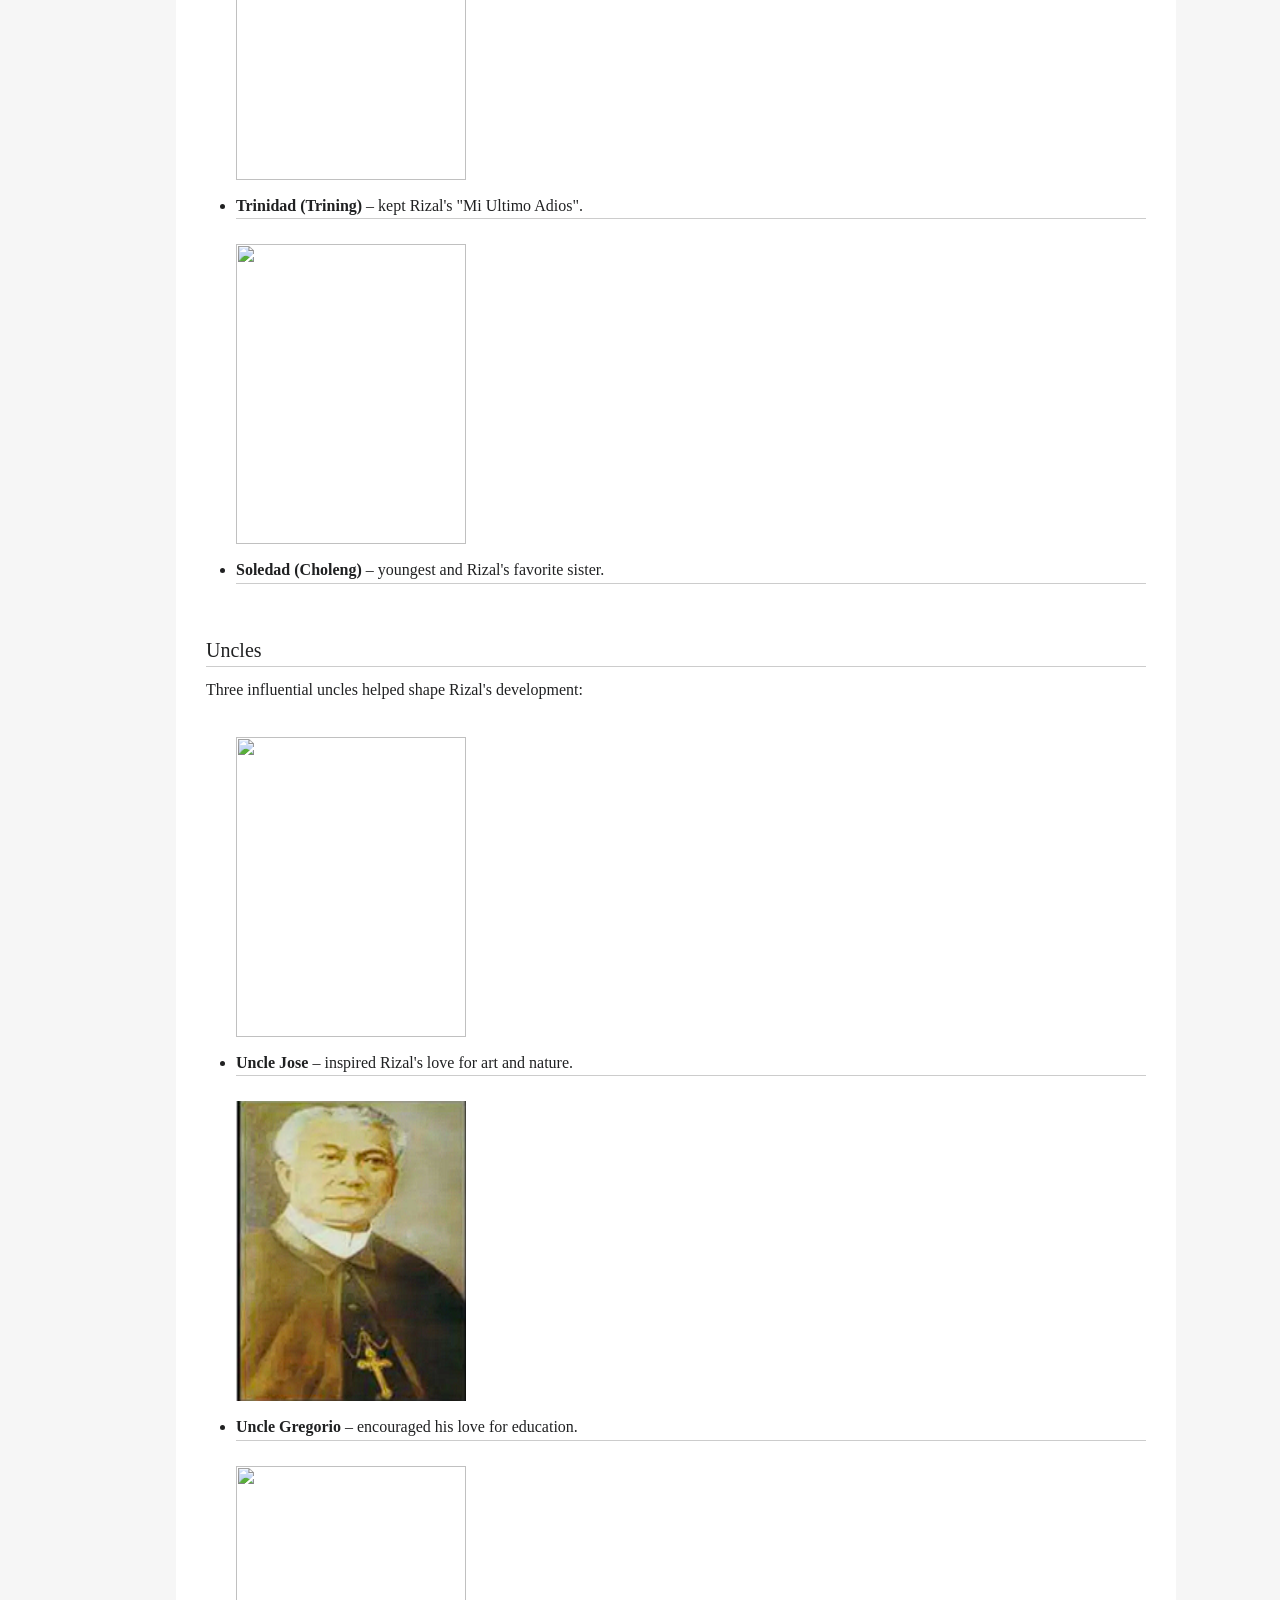
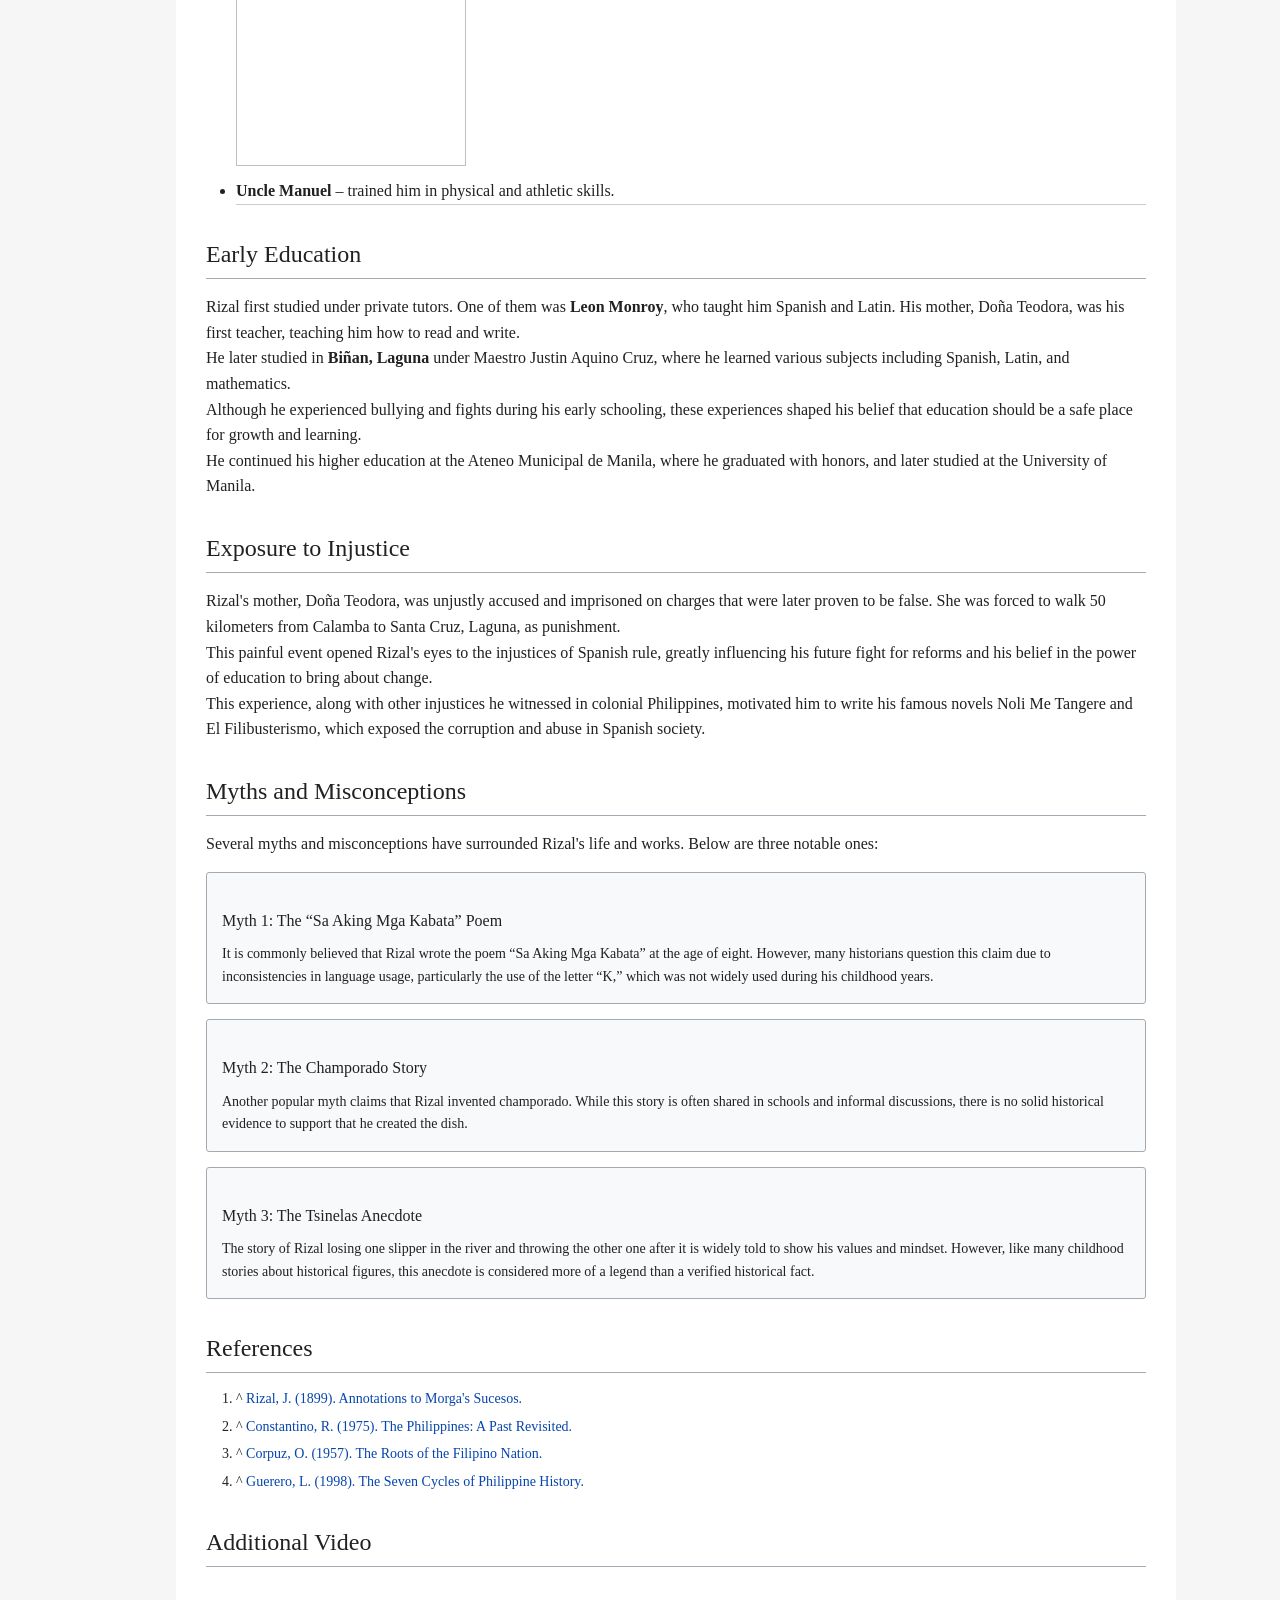
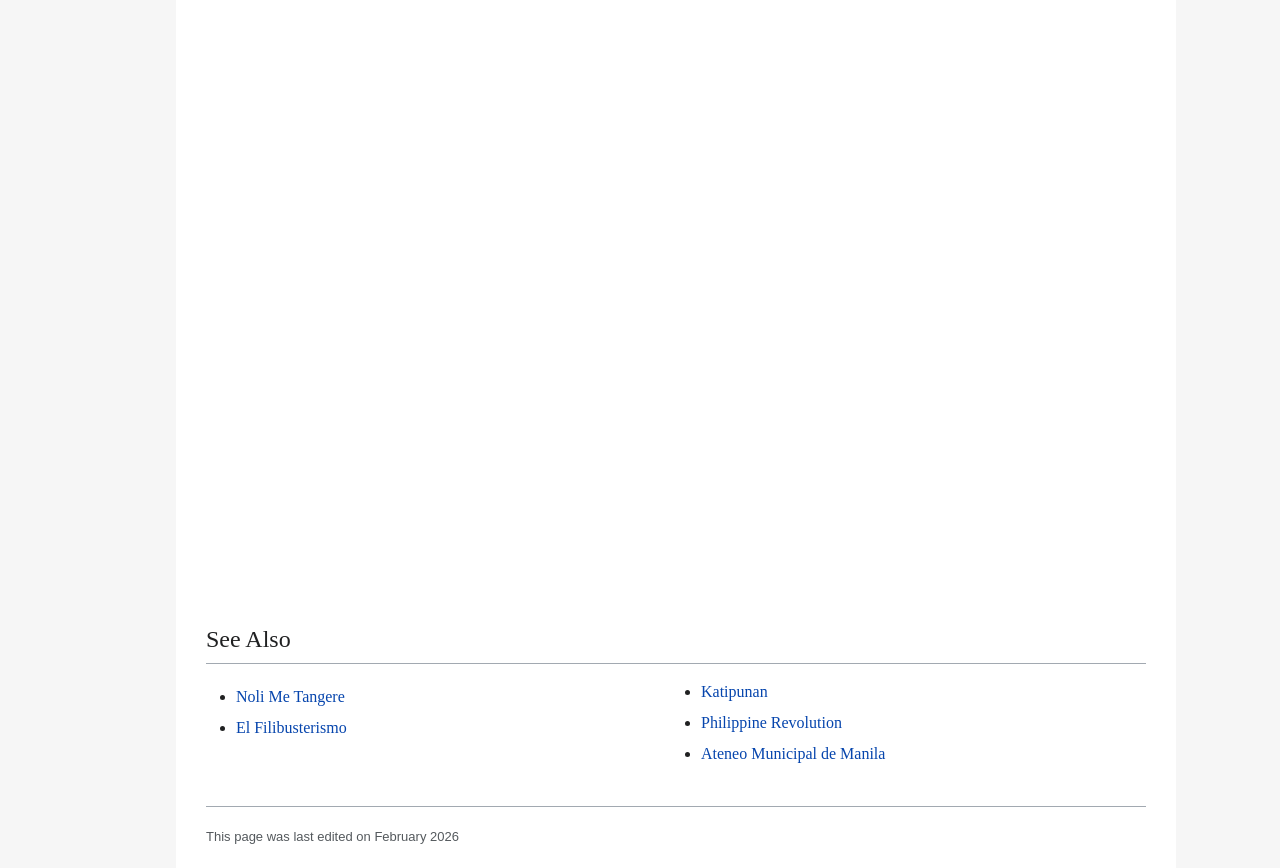
==== commit b605c88f: "update (image to be updated next update)" ====
--- a/index.html
+++ b/index.html
@@ -17,7 +17,7 @@
       </div>
       <div class="header-links">
         <a href="#">Not logged in</a>
-        <a href="members.html" id="members-toggle">About Us</a>
+        <button class="toggle-themes" id="toggle-themes">Dark Mode</button>
       </div>
     </div>
     <div class="header-bottom">
@@ -88,6 +88,14 @@
             <li><a href="#education">Early Education</a></li>
             <li><a href="#injustice">Injustice</a></li>
             <li><a href="#myths">Myths</a></li>
+          </ul>
+        </div>
+
+        <div class="nav-section">
+          <h3>Others</h3>
+          <ul>
+            <li><a href="#references">References</a></li>
+            <li><a href="#see-also">See Also</a></li>
           </ul>
         </div>
       </nav>
@@ -444,6 +452,11 @@
         </ol>
       </section>
 
+      <section class="embed-video">
+        <h2>Additional Video</h2>
+        <iframe width="800px" height="600px" src="https://www.youtube.com/embed/2O1dOKwrA50?si=m6Y60T_mTAor1aa7" title="YouTube video player" frameborder="0" allow="accelerometer; autoplay; clipboard-write; encrypted-media; gyroscope; picture-in-picture; web-share" referrerpolicy="strict-origin-when-cross-origin" allowfullscreen></iframe>
+      </section>
+
       <!-- See Also Section -->
       <section id="see-also">
         <h2>See Also</h2>
@@ -464,5 +477,6 @@
   </div>
 
   <script src="main.js"></script>
+  <script src="theme.js"></script>
 </body>
 </html>
--- a/main.css
+++ b/main.css
@@ -60,7 +60,14 @@
   gap: 15px;
   font-size: 13px;
 }
-
+.toggle-themes {
+  padding: 5px 10px;
+  background-color: #36c;
+  color: white;
+  border: none;
+  border-radius: 3px;
+  cursor: pointer;
+}
 .header-links a {
   color: #0645ad;
   text-decoration: none;
@@ -510,6 +517,10 @@
   .article-title {
     margin-top: 70px;
   }
+  .embed-video iframe{
+    width: 360px;
+    height: 215px;
+  }
 }
 
 /* Smooth Scroll */
@@ -522,3 +533,224 @@
   background-color: #eaf3ff;
   color: #202122;
 }
+
+body {
+  transition: background-color 0.3s ease, color 0.3s ease;
+}
+
+/* Dark Theme Styles */
+body.dark-theme {
+  background-color: #1a1a1a;
+  color: #e0e0e0;
+}
+
+body.dark-theme .wikipedia-header {
+  background-color: #2d2d2d;
+  border-bottom: 1px solid #444;
+}
+
+body.dark-theme .header-top {
+  border-bottom-color: #444;
+}
+
+body.dark-theme .header-links a {
+  color: #6db3f2;
+}
+
+body.dark-theme .header-links a:hover {
+  color: #8ec5f5;
+}
+
+body.dark-theme .header-namespaces a {
+  color: #6db3f2;
+}
+
+body.dark-theme .header-namespaces a.active {
+  background-color: #3d3d3d;
+  border-color: #555;
+}
+
+body.dark-theme .search-container input {
+  background-color: #3d3d3d;
+  border-color: #555;
+  color: #e0e0e0;
+}
+
+body.dark-theme .search-container input::placeholder {
+  color: #999;
+}
+
+body.dark-theme .search-container button {
+  background-color: #4a90d9;
+}
+
+body.dark-theme .wikipedia-sidebar {
+  background-color: #252525;
+  border-right-color: #444;
+}
+
+body.dark-theme .sidebar-nav h3 {
+  color: #aaa;
+  border-bottom-color: #444;
+}
+
+body.dark-theme .sidebar-nav ul li a {
+  color: #6db3f2;
+}
+
+body.dark-theme .wiki-text {
+  color: #6db3f2;
+}
+
+body.dark-theme .wikipedia-content {
+  background-color: #1a1a1a;
+}
+
+body.dark-theme .article-title {
+  color: #e0e0e0;
+  border-bottom-color: #444;
+}
+
+body.dark-theme .article-subtitle {
+  color: #aaa;
+}
+
+body.dark-theme .infobox {
+  background-color: #2d2d2d;
+  border-color: #444;
+}
+
+body.dark-theme .infobox th {
+  background-color: #3d4d5d;
+}
+
+body.dark-theme .infobox-header {
+  background-color: #3d4d5d !important;
+}
+
+body.dark-theme .infobox-subheader {
+  background-color: #353535;
+}
+
+body.dark-theme .infobox td {
+  color: #e0e0e0;
+}
+
+body.dark-theme .infobox-image img {
+  border-color: #555;
+}
+
+body.dark-theme .image-caption {
+  color: #aaa;
+}
+
+body.dark-theme a {
+  color: #6db3f2;
+}
+
+body.dark-theme a:visited {
+  color: #8e7cc3;
+}
+
+body.dark-theme .toc {
+  background-color: #2d2d2d;
+  border-color: #444;
+}
+
+body.dark-theme .toc h2 {
+  color: #e0e0e0;
+}
+
+body.dark-theme .toc-number {
+  color: #aaa;
+}
+
+body.dark-theme .toc ul li a.active {
+  background-color: #3d3d3d;
+  color: #e0e0e0;
+}
+
+body.dark-theme section h2 {
+  color: #e0e0e0;
+  border-bottom-color: #444;
+}
+
+body.dark-theme section h3 {
+  color: #e0e0e0;
+}
+
+body.dark-theme section h4 {
+  color: #e0e0e0;
+}
+
+body.dark-theme .myth-card {
+  background-color: #2d2d2d;
+  border-color: #444;
+}
+
+body.dark-theme .myth-card h3 {
+  color: #e0e0e0;
+}
+
+body.dark-theme .myth-card p {
+  color: #ccc;
+}
+
+body.dark-theme .citation {
+  color: #6db3f2;
+}
+
+body.dark-theme .references {
+  color: #ccc;
+}
+
+body.dark-theme .see-also {
+  color: #ccc;
+}
+
+body.dark-theme .see-also li a {
+  color: #6db3f2;
+}
+
+body.dark-theme .article-footer {
+  border-top-color: #444;
+  color: #aaa;
+}
+
+body.dark-theme .lead {
+  color: #ccc;
+}
+
+body.dark-theme .siblings-list li {
+  border-bottom-color: #444;
+  color: #ccc;
+}
+
+body.dark-theme .uncles-list li {
+  border-bottom-color: #444;
+  color: #ccc;
+}
+
+body.dark-theme .name-meaning li {
+  color: #ccc;
+}
+
+/* Mobile responsive dark mode */
+@media screen and (max-width: 768px) {
+  body.dark-theme .wikipedia-sidebar {
+    background-color: #252525;
+  }
+  
+  body.dark-theme .infobox {
+    background-color: #2d2d2d;
+  }
+  
+  body.dark-theme .infobox th {
+    background-color: #3d4d5d;
+  }
+  
+  body.dark-theme .infobox-subheader {
+    background-color: #353535;
+  }
+}
+
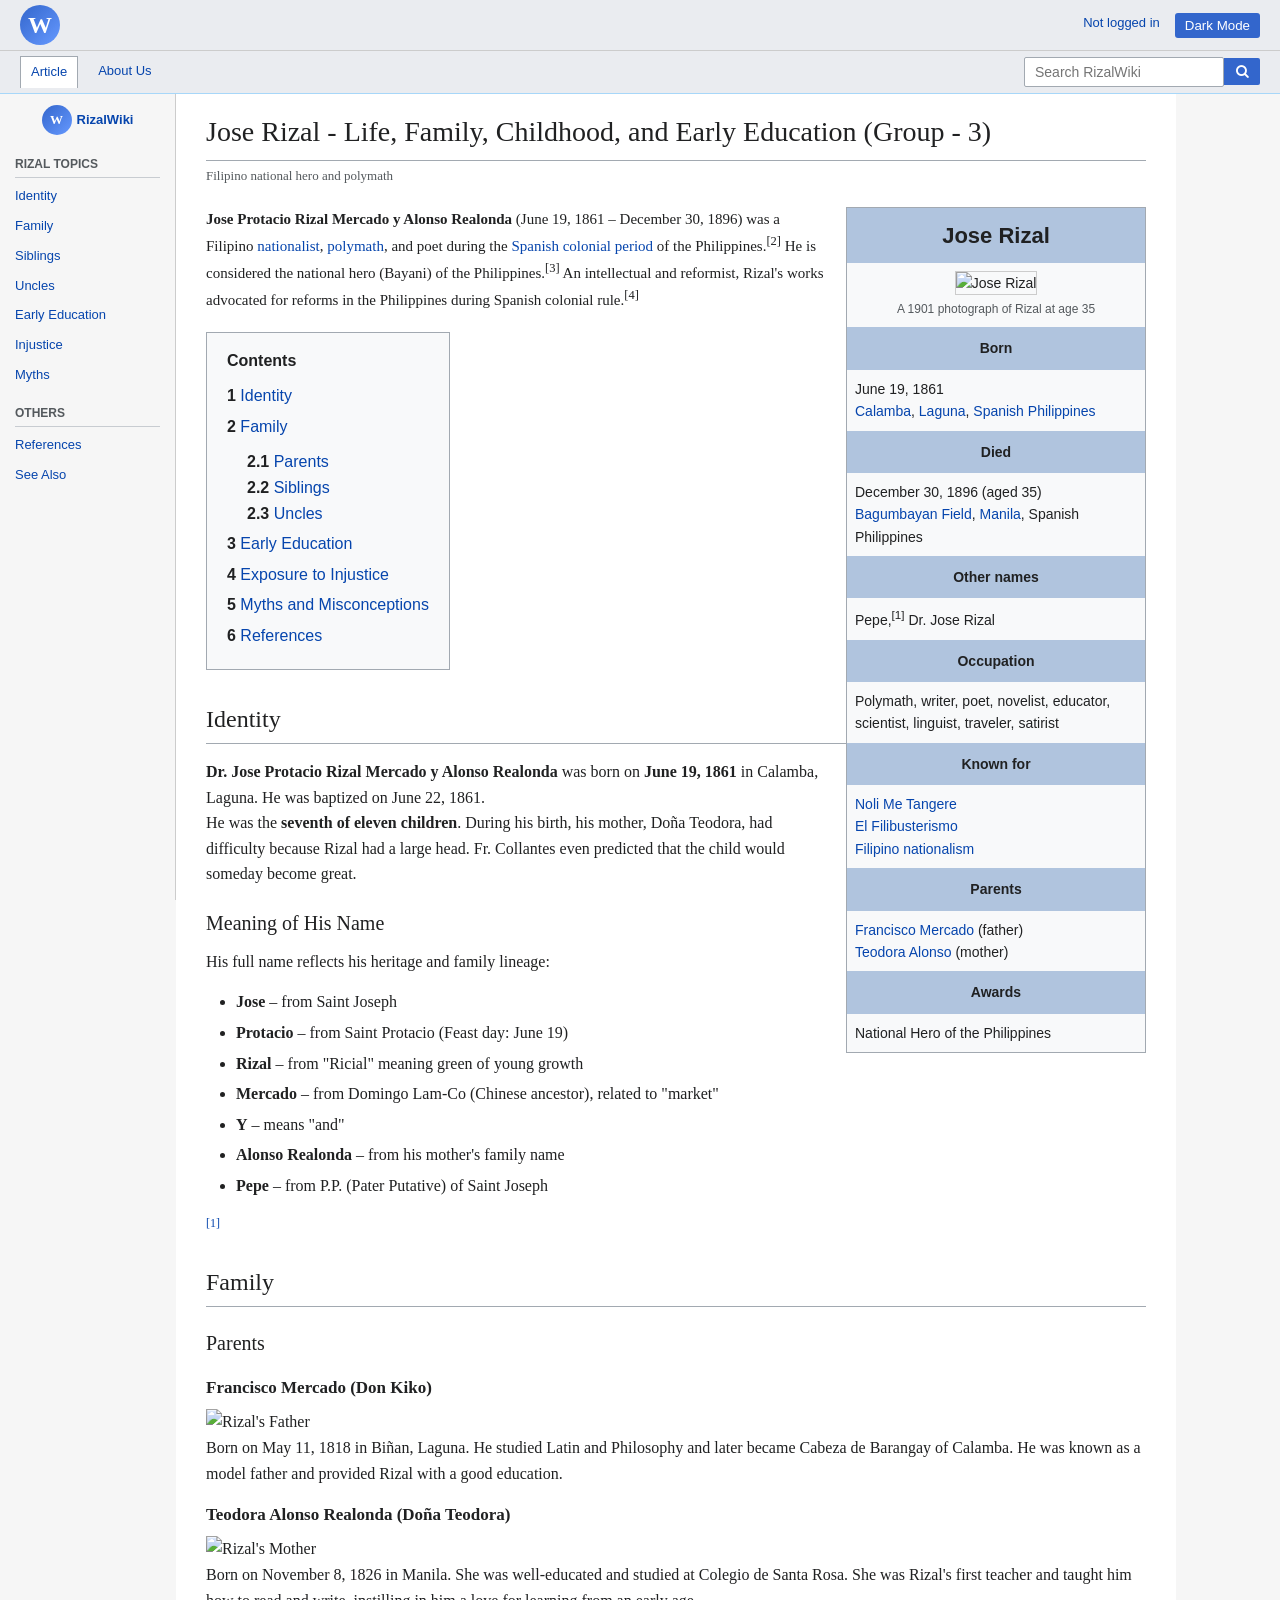
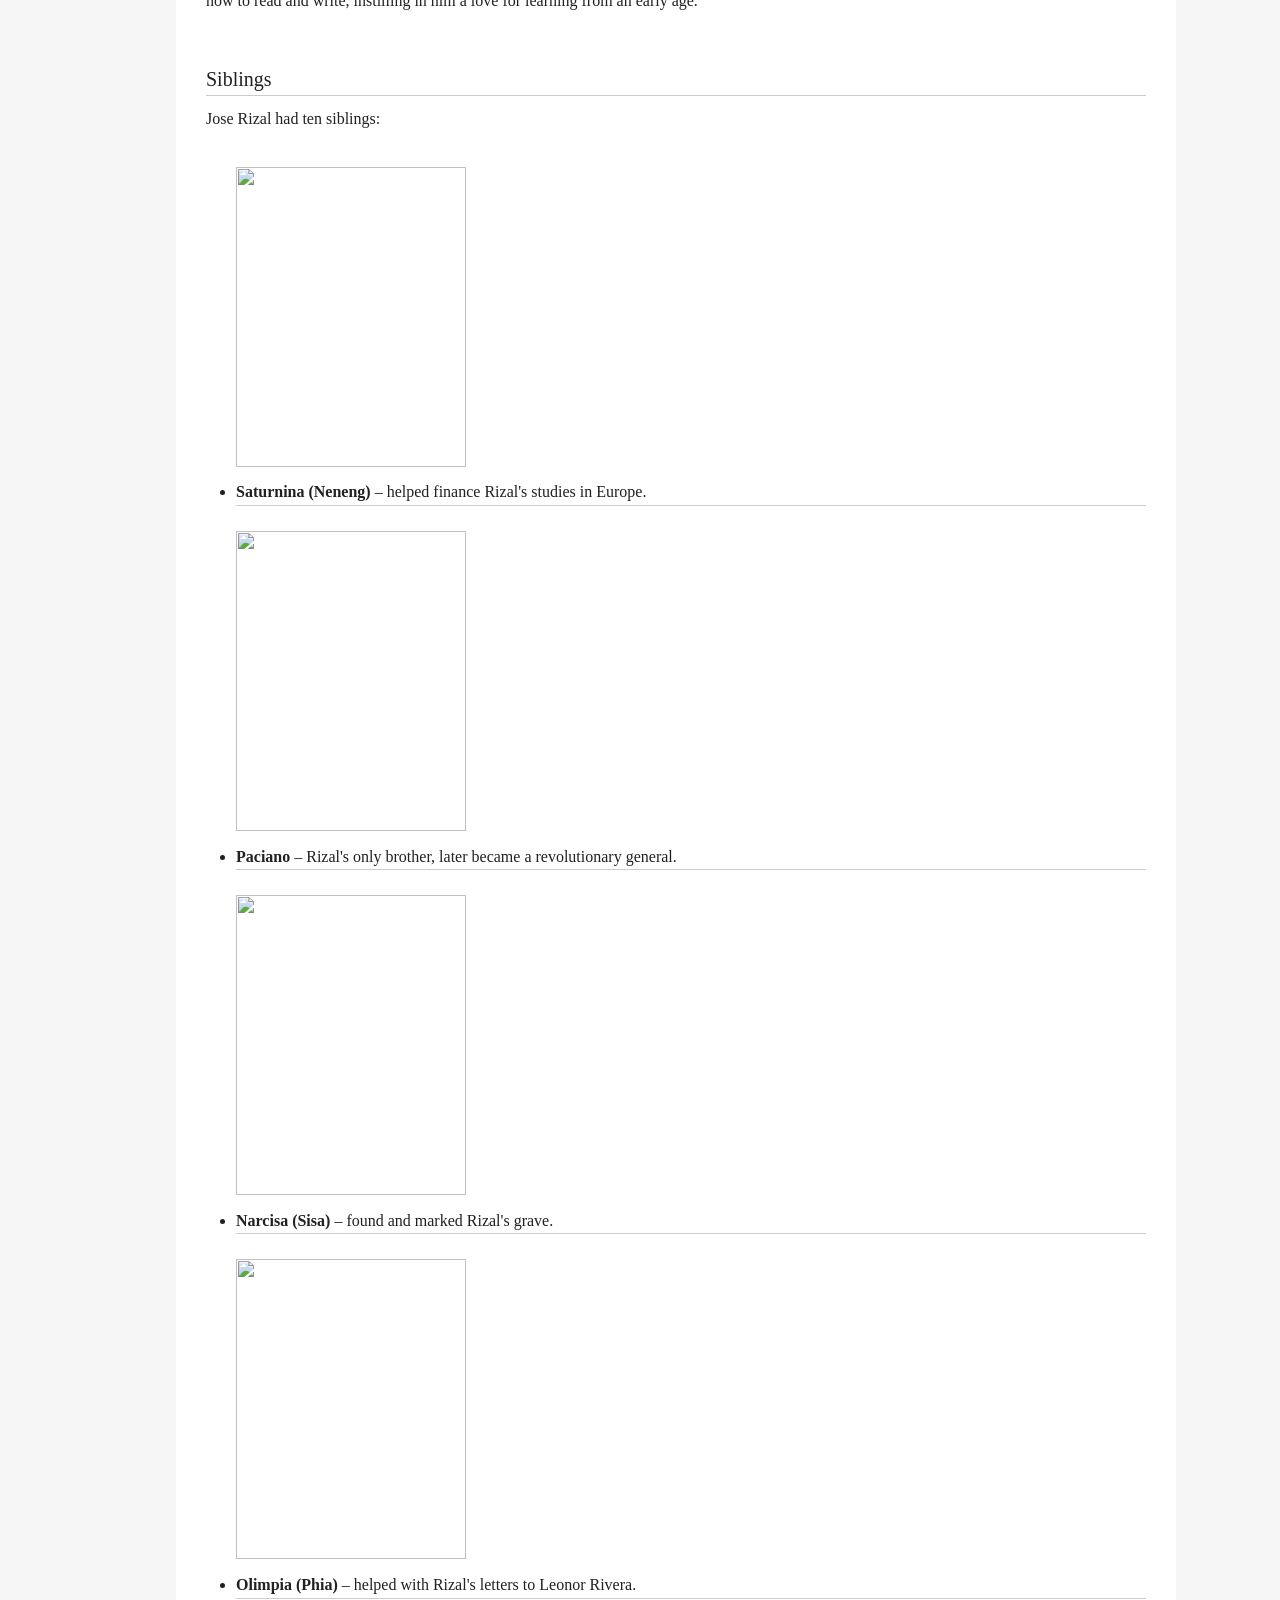
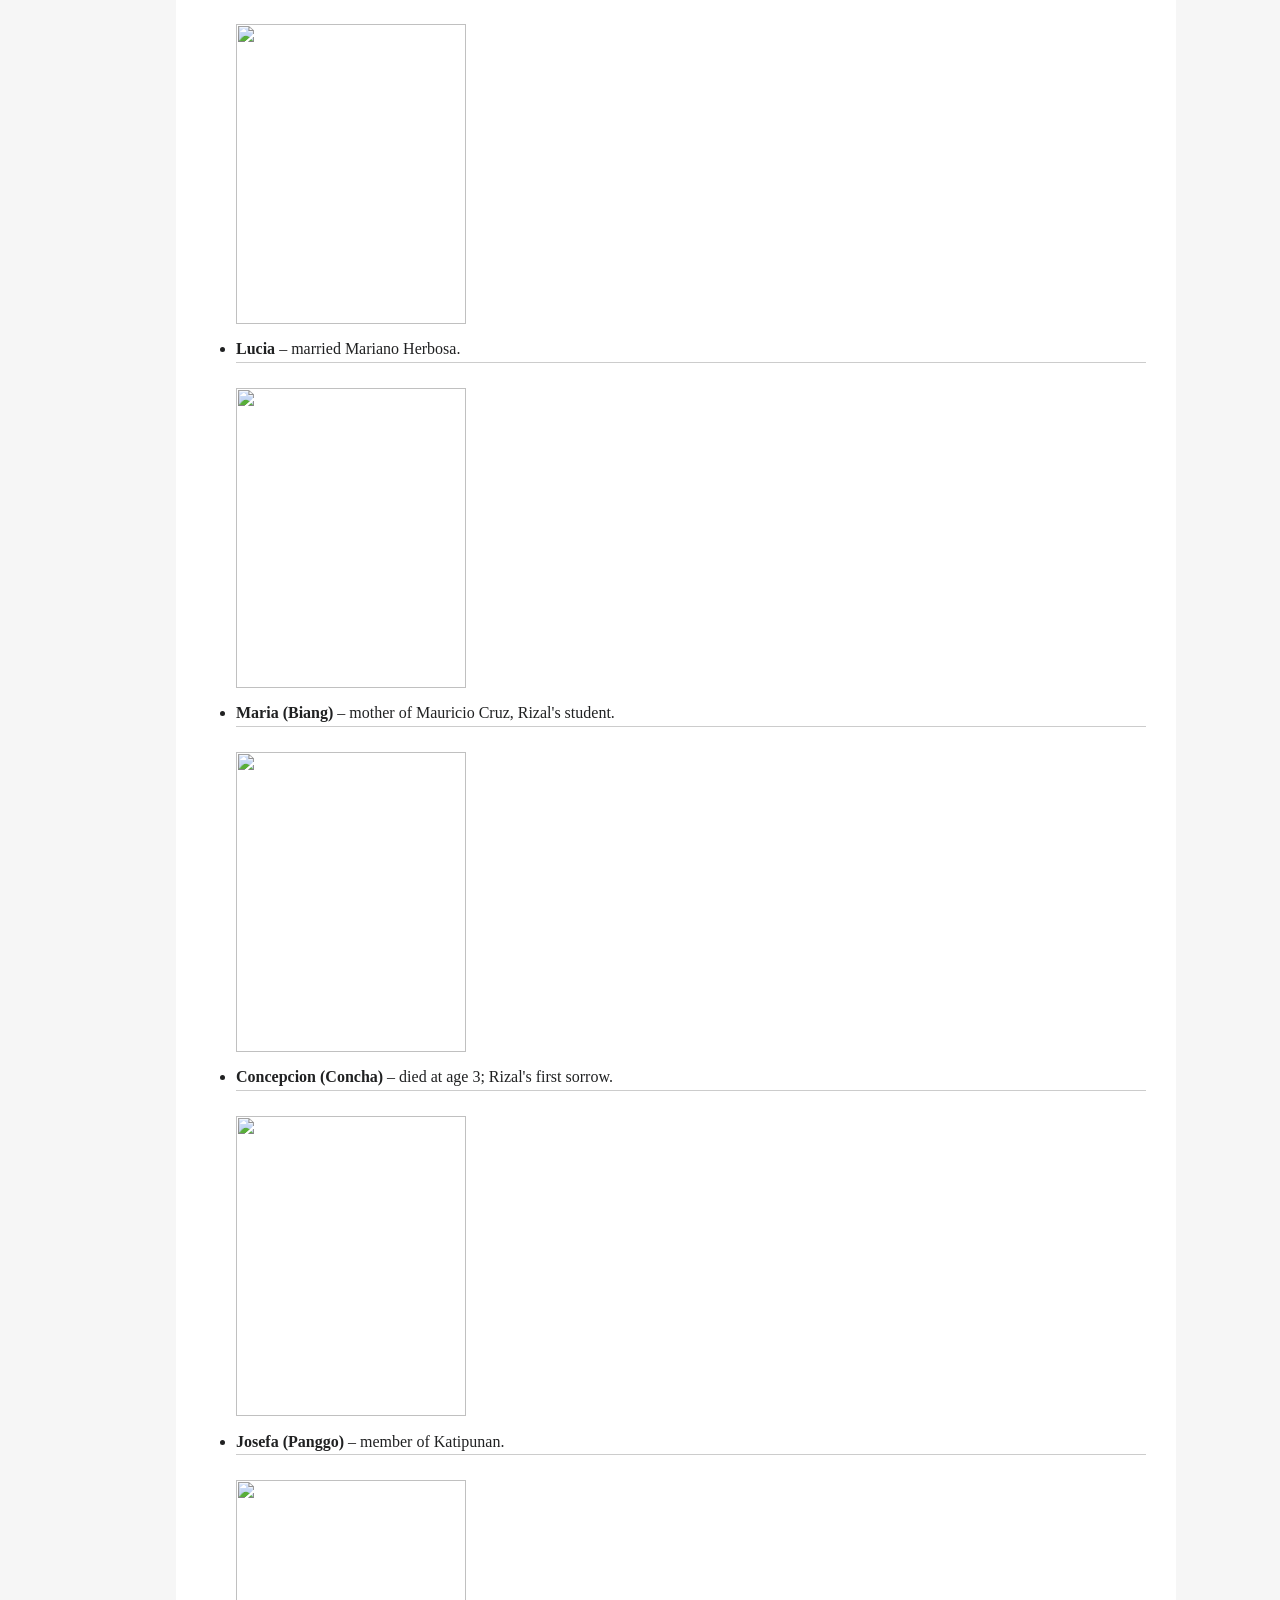
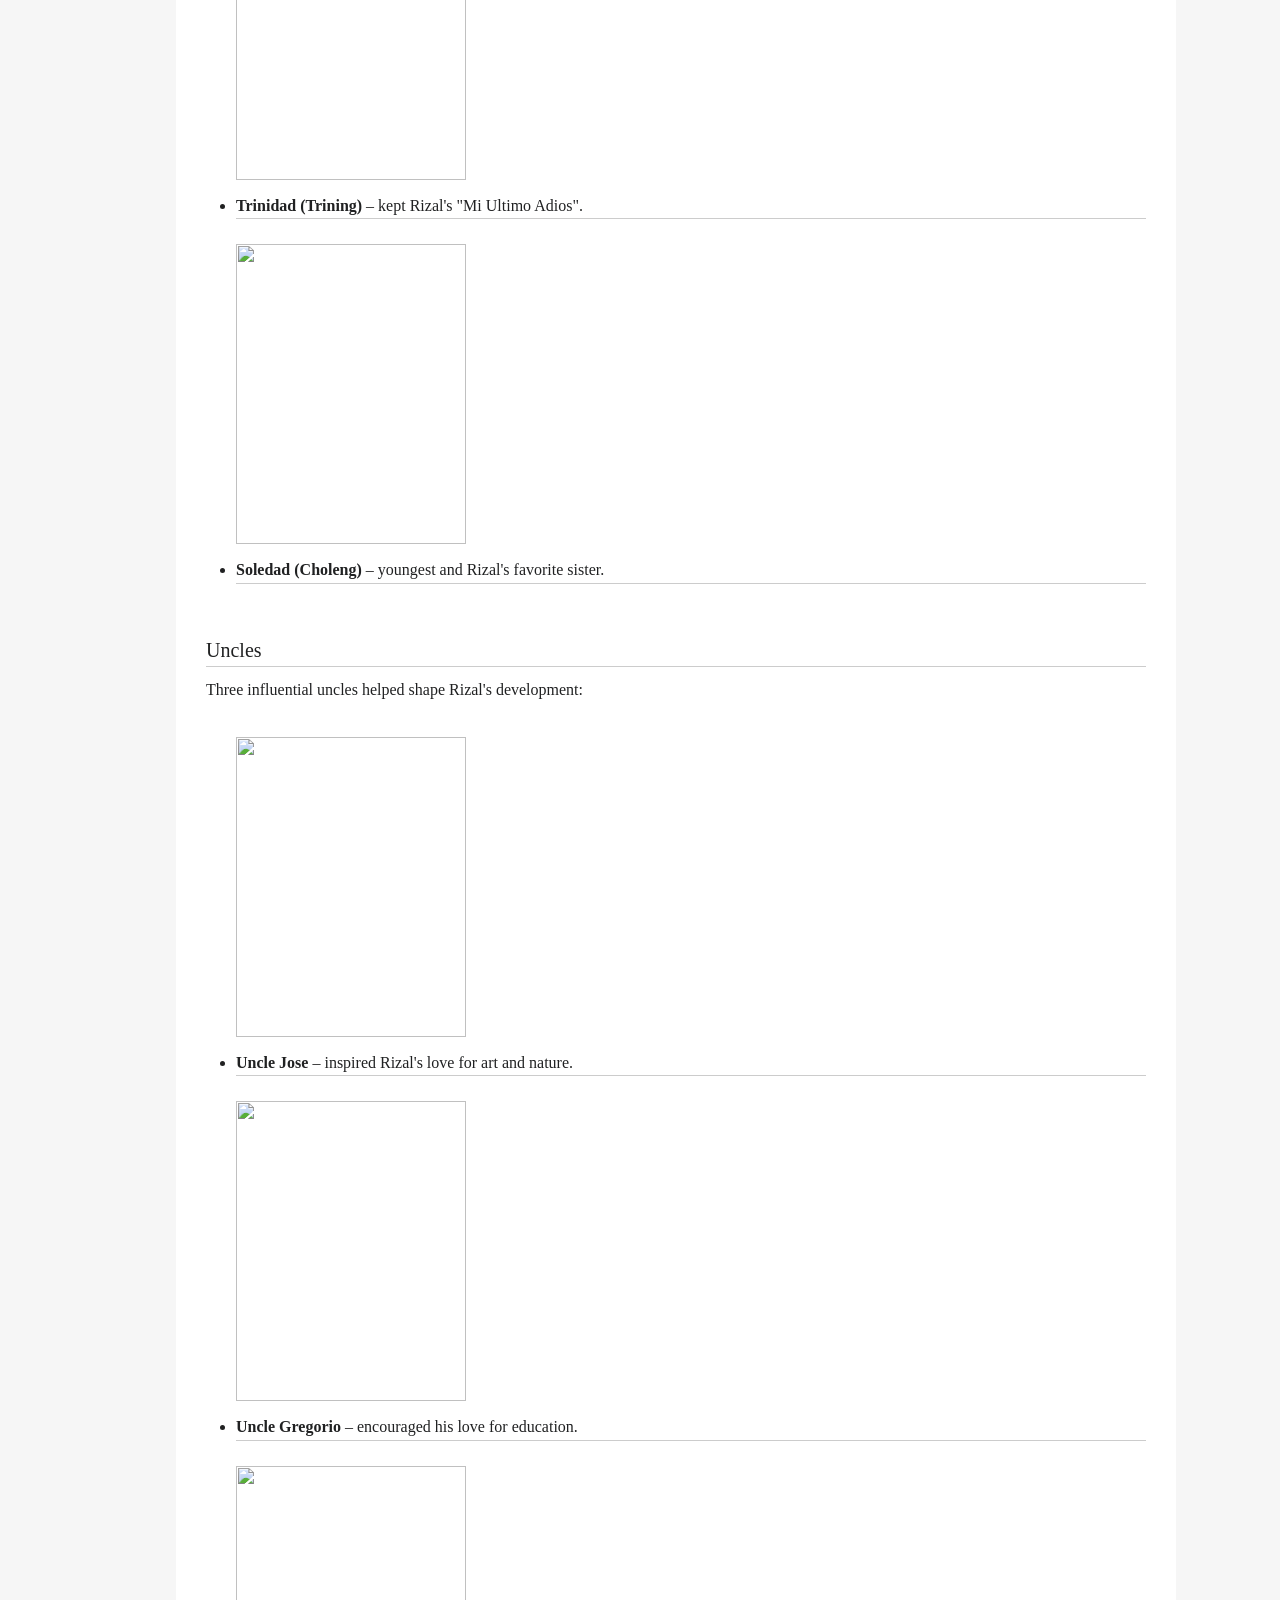
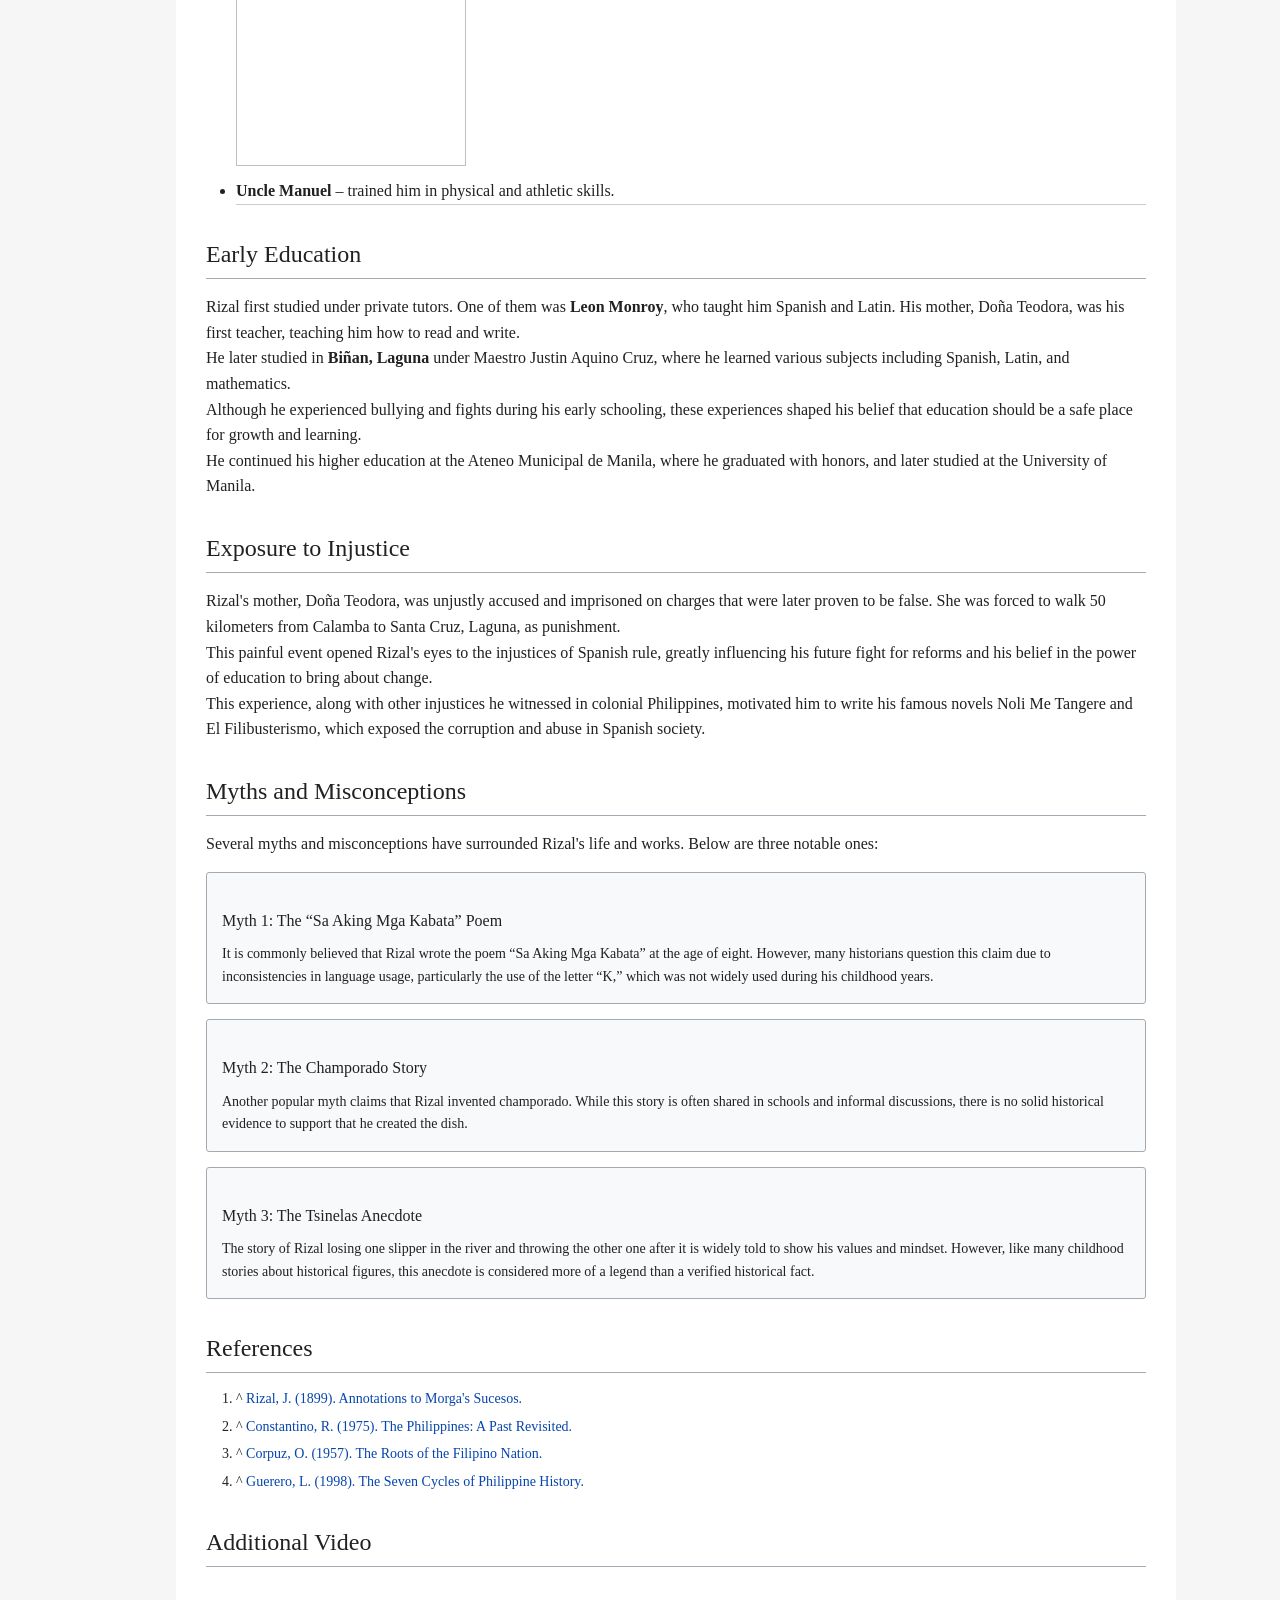
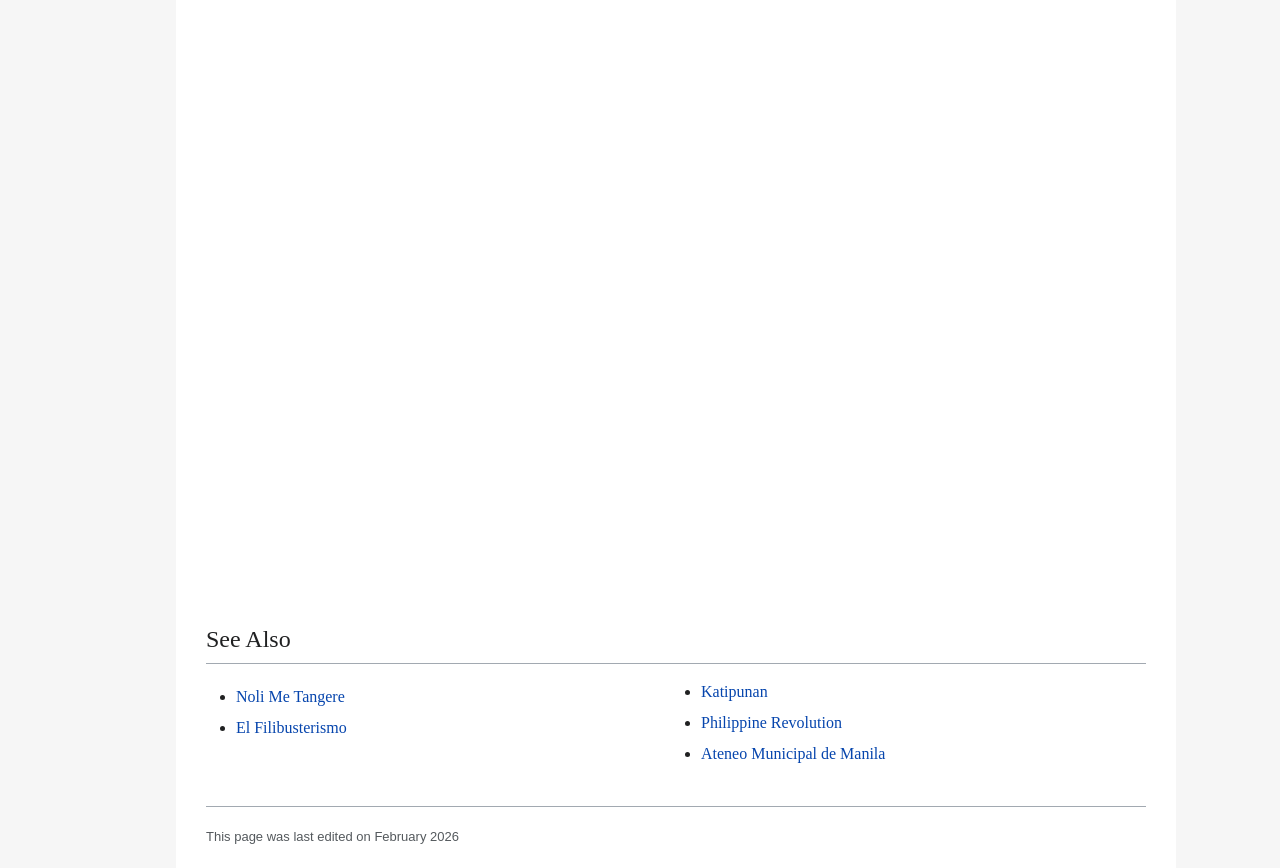
==== commit 9da91afe: "rizal wiki update" ====
--- a/index.html
+++ b/index.html
@@ -343,7 +343,7 @@
             <img src="https://www.gutenberg.org/files/48438/48438-h/images/p038.jpg" alt="">
             <li><strong>Uncle Jose</strong> – inspired Rizal's love for art and nature.</li>
 
-            <img src="gregorio.png" alt="">
+            <img src="https://th.bing.com/th/id/OIP.7S_cdjpuL8D6SvzOUveExAHaHa?o=7&cb=defcachec2rm=3&rs=1&pid=ImgDetMain&o=7&rm=3" alt="">
             <li><strong>Uncle Gregorio</strong> – encouraged his love for education.</li>
 
             <img src="https://th.bing.com/th/id/OIP.7S_cdjpuL8D6SvzOUveExAHaHa?o=7&cb=defcachec2rm=3&rs=1&pid=ImgDetMain&o=7&rm=3" alt="">
